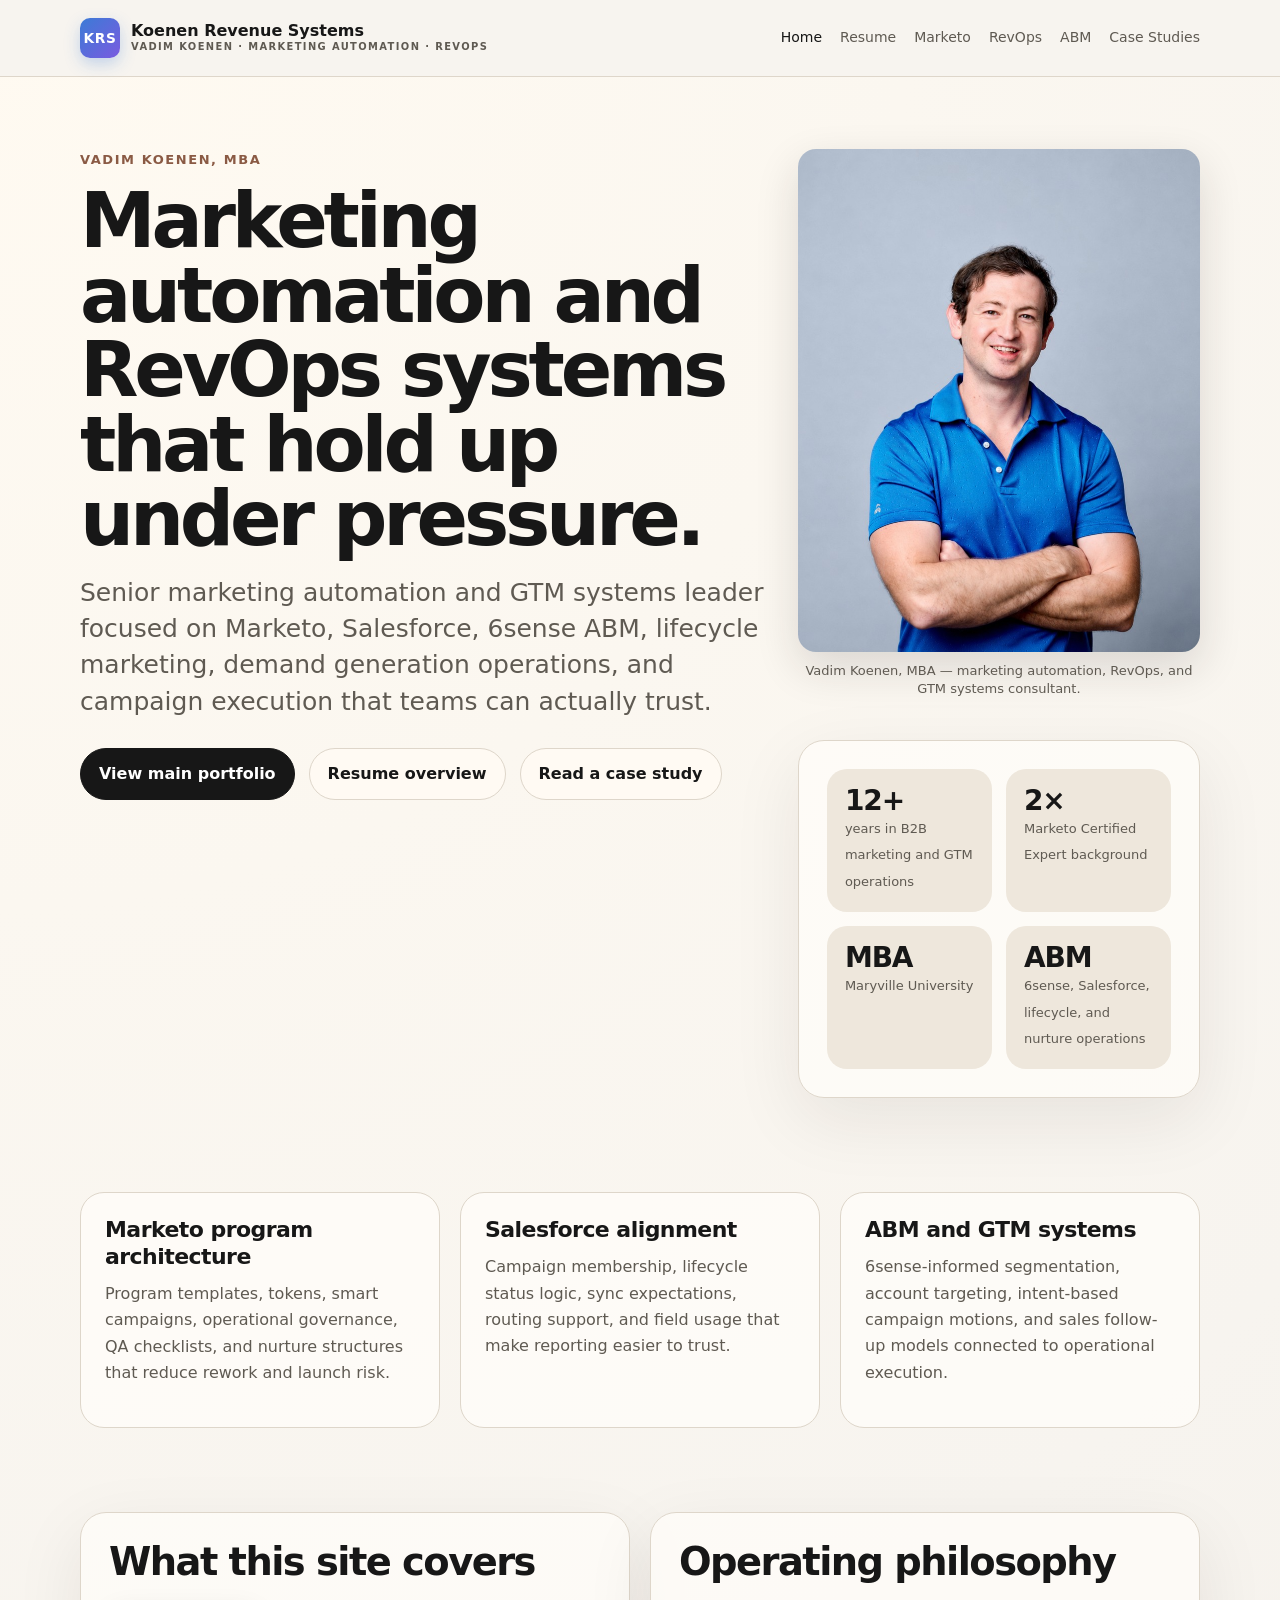
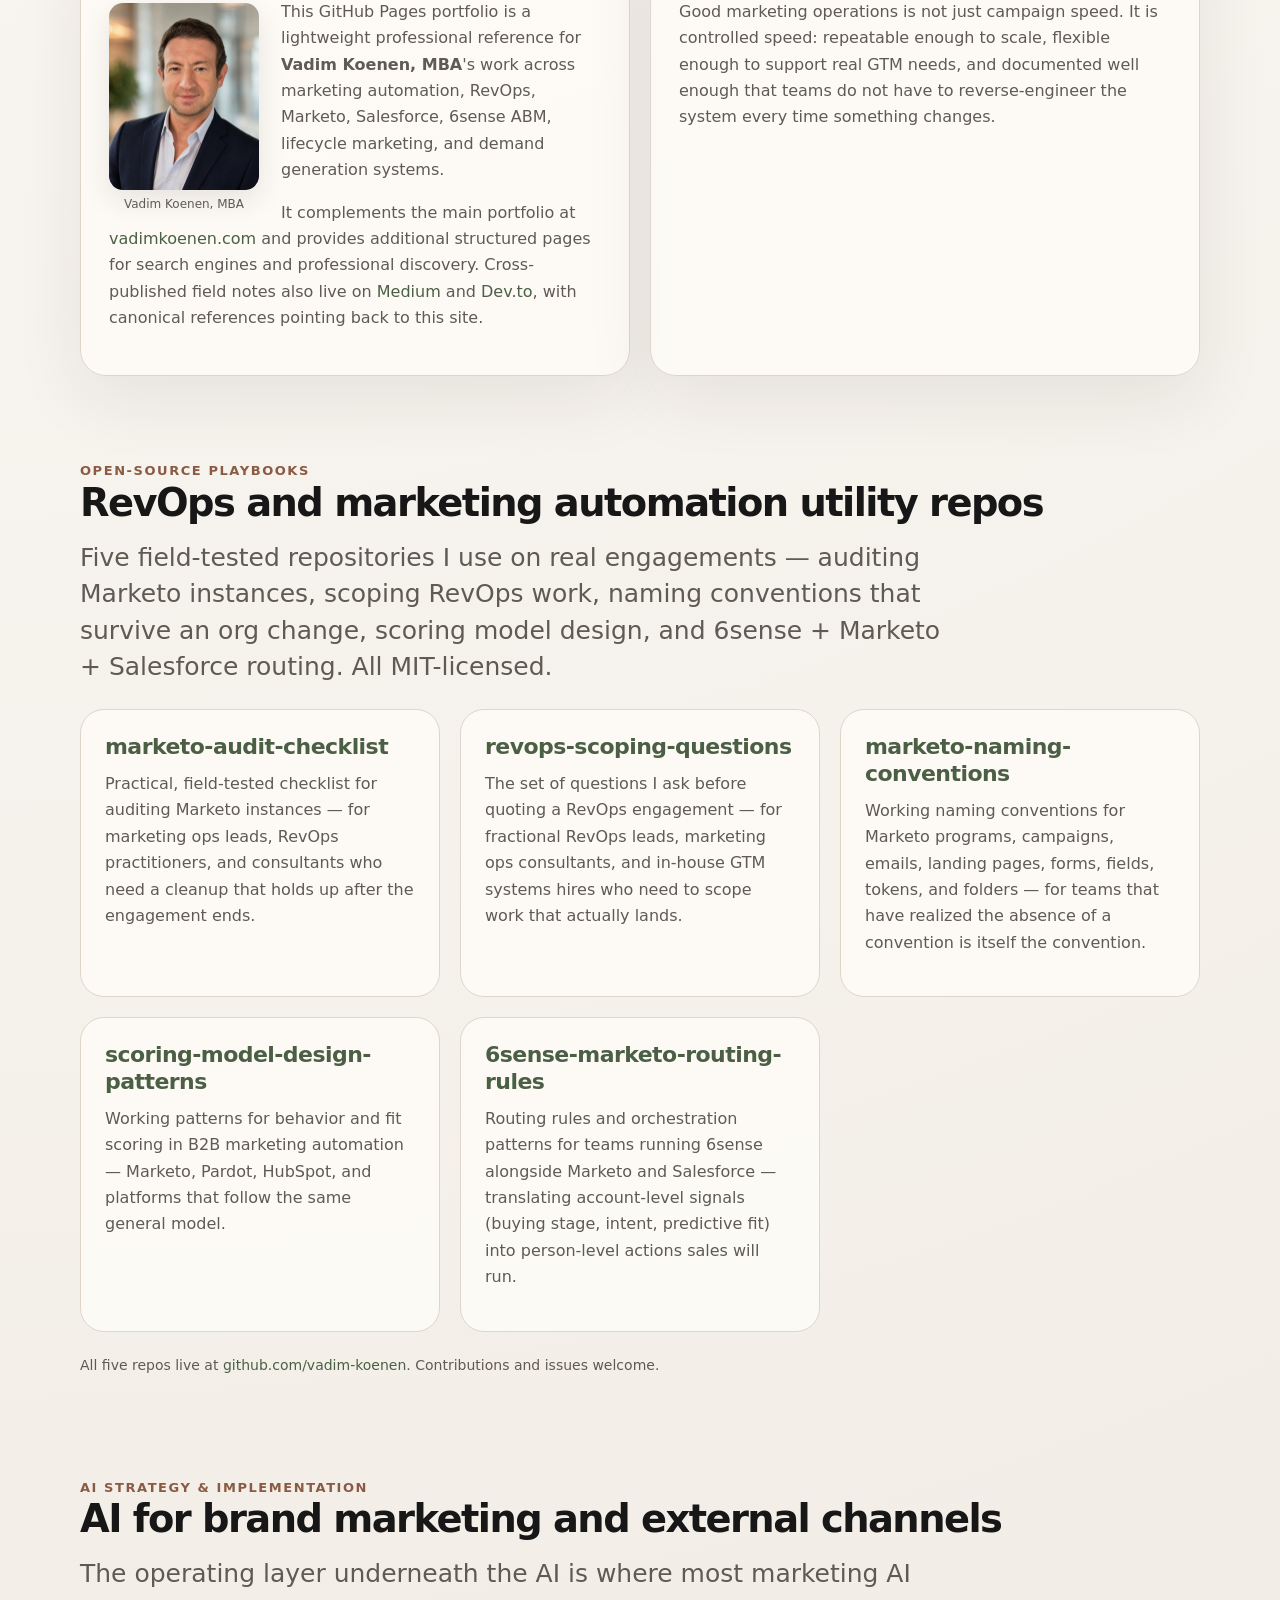
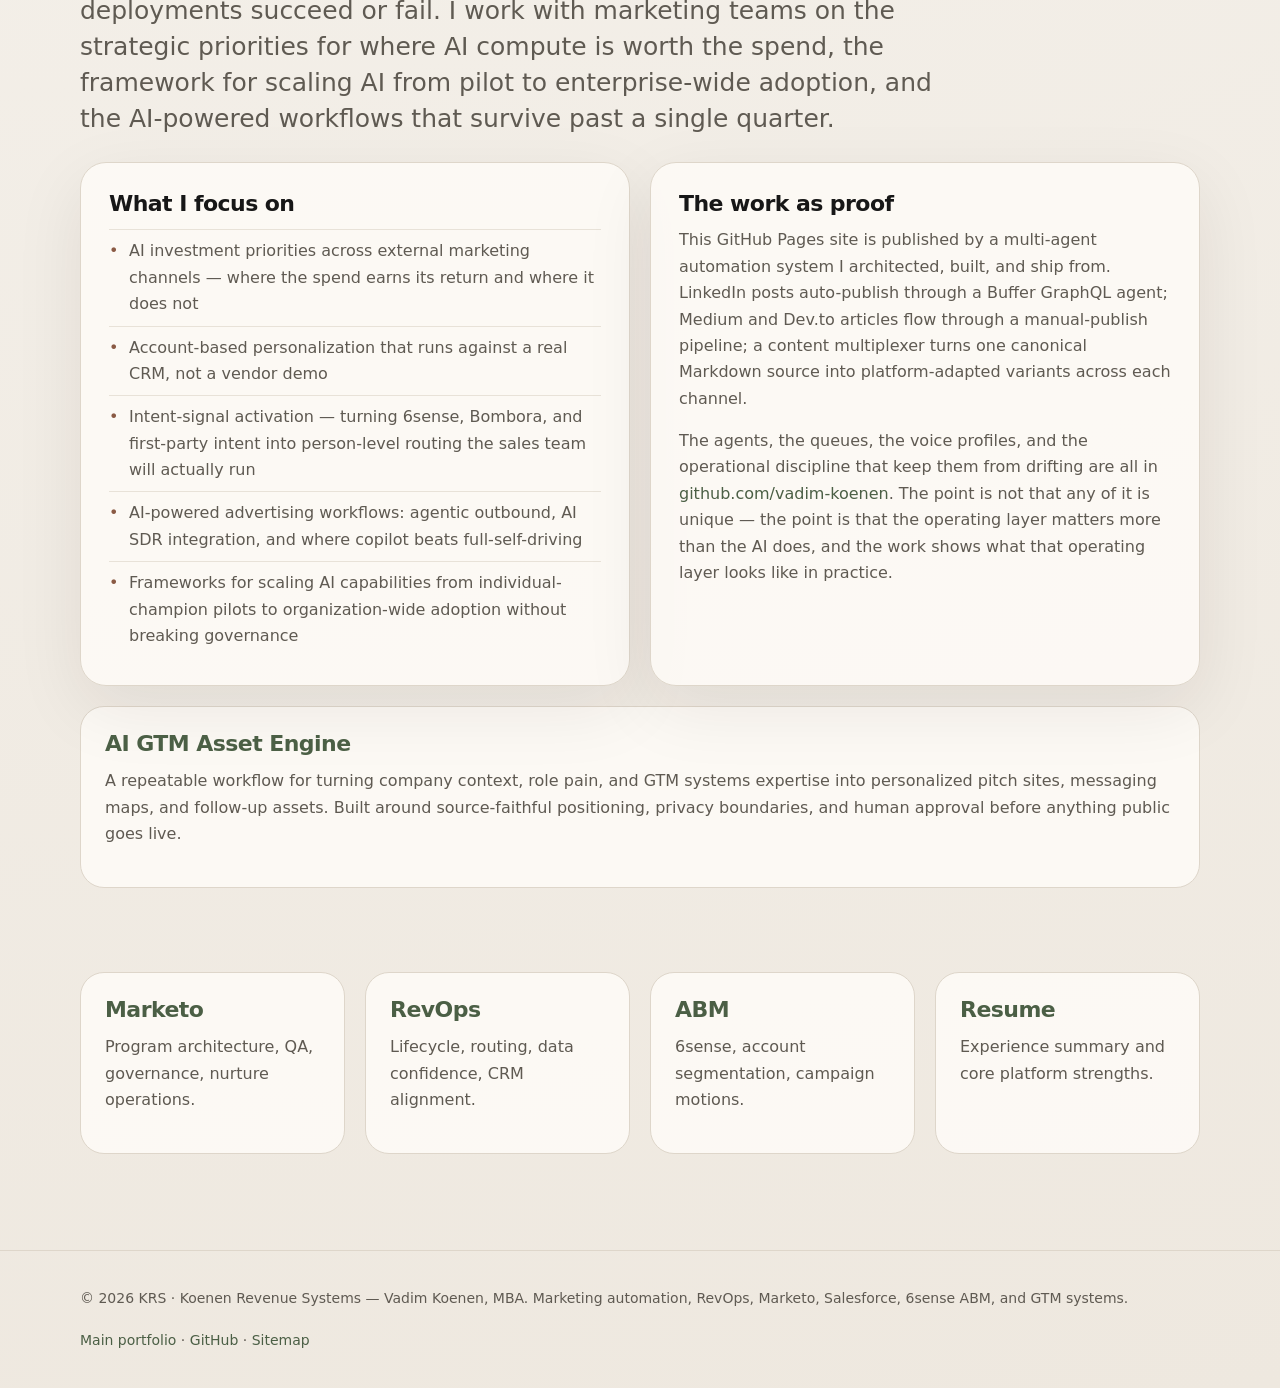
==== index.html @ 8c093456 "Rebrand: add KRS / Koenen Revenue Systems lockup, title, footer, and ProfessionalService schema (pre" ====
<!doctype html>
<html lang="en">
<head>
  <meta charset="utf-8">
  <meta name="viewport" content="width=device-width, initial-scale=1">
  <title>Vadim Koenen, MBA — KRS / Koenen Revenue Systems | Marketing Automation, RevOps &amp; AI Strategy</title>
  <meta name="description" content="Professional GitHub Pages portfolio for Vadim Koenen, MBA, focused on Marketo, Salesforce, 6sense ABM, lifecycle marketing, demand generation, RevOps systems, and AI strategy and implementation for brand marketing and external channels.">
  <link rel="canonical" href="https://vadim-koenen.github.io/">
  <meta name="robots" content="index, follow, max-image-preview:large">
  <meta property="og:type" content="profile">
  <meta property="og:title" content="Vadim Koenen, MBA | Marketing Automation, RevOps &amp; AI Strategy">
  <meta property="og:description" content="Professional GitHub Pages portfolio for Vadim Koenen, MBA, focused on Marketo, Salesforce, 6sense ABM, lifecycle marketing, demand generation, RevOps systems, and AI strategy and implementation for brand marketing and external channels.">
  <meta property="og:url" content="https://vadim-koenen.github.io/">
  <meta property="og:image" content="https://vadim-koenen.github.io/assets/images/vadim-koenen-marketo-consultant-headshot.jpg">
  <meta property="og:image:alt" content="Vadim Koenen, MBA — marketing automation and RevOps consultant headshot">
  <meta property="profile:first_name" content="Vadim">
  <meta property="profile:last_name" content="Koenen">
  <meta name="twitter:card" content="summary_large_image">
  <meta name="twitter:image" content="https://vadim-koenen.github.io/assets/images/vadim-koenen-marketo-consultant-headshot.jpg">
  <meta name="twitter:image:alt" content="Vadim Koenen, MBA — marketing automation and RevOps consultant headshot">
  <link rel="stylesheet" href="/assets/style.css">
  <style>
    .hero-portrait { margin: 0 0 18px 0; padding: 0; }
    .hero-portrait img { width: 100%; height: auto; border-radius: 18px; display: block; box-shadow: 0 16px 44px rgba(35,31,25,.14); }
    .hero-portrait figcaption { margin-top: 10px; font-size: 13px; color: var(--muted); text-align: center; line-height: 1.4; }
    .hero-side { display: flex; flex-direction: column; gap: 24px; }
    .about-portrait { float: left; margin: 4px 22px 6px 0; max-width: 150px; }
    .about-portrait img { width: 100%; height: auto; border-radius: 14px; display: block; box-shadow: 0 10px 28px rgba(35,31,25,.10); }
    .about-portrait figcaption { font-size: 12px; color: var(--muted); margin-top: 6px; text-align: center; line-height: 1.4; }
    @media (max-width: 640px) { .about-portrait { float: none; margin: 0 auto 14px; max-width: 220px; } }
    /* KRS brand lockup */
    .brand-lockup{display:inline-flex;align-items:center;gap:11px;text-decoration:none}
    .brand-mark{width:40px;height:40px;border-radius:10px;flex:none;display:flex;align-items:center;justify-content:center;font-weight:800;font-size:.86rem;letter-spacing:.04em;color:#fff;background:linear-gradient(135deg,#3b7bd6 0%,#7a5be0 100%);box-shadow:0 6px 16px rgba(59,123,214,.28)}
    .brand-text{display:flex;flex-direction:column;line-height:1.06}
    .brand-name{font-weight:700;font-size:1rem;color:var(--ink,#231f19)}
    .brand-sub{font-size:.62rem;font-weight:600;letter-spacing:.14em;text-transform:uppercase;color:var(--muted);margin-top:2px}
  </style>
  <script type="application/ld+json">
  {
    "@context": "https://schema.org",
    "@type": "Person",
    "name": "Vadim Koenen",
    "givenName": "Vadim",
    "familyName": "Koenen",
    "honorificSuffix": "MBA",
    "jobTitle": "Senior Marketing Automation, RevOps, and AI Strategy Leader",
    "description": "Senior marketing automation and GTM systems leader focused on Marketo, Salesforce, 6sense ABM, lifecycle marketing, demand generation, and RevOps systems — and on AI strategy and implementation for brand marketing and external channels, from agentic workflows to enterprise-wide AI adoption frameworks.",
    "image": [
      "https://vadim-koenen.github.io/assets/images/vadim-koenen-marketo-consultant-headshot.jpg",
      "https://vadim-koenen.github.io/assets/images/vadim-koenen-revops-portrait.jpg"
    ],
    "url": "https://vadim-koenen.github.io/",
    "sameAs": [
      "https://vadimkoenen.com",
      "https://www.linkedin.com/in/vadim-koenen-mba/",
      "https://github.com/vadim-koenen",
      "https://medium.com/@vadimkoenen",
      "https://dev.to/vkoenen"
    ],
    "knowsAbout": [
      "Marketing Automation",
      "Marketo",
      "Salesforce",
      "6sense ABM",
      "Revenue Operations",
      "Demand Generation",
      "Lifecycle Marketing",
      "Campaign Operations",
      "GTM Systems",
      "AI Strategy for Marketing",
      "AI Implementation for Brand Marketing and External Channels",
      "Account-Based Personalization with AI",
      "Intent-Signal Activation",
      "AI-Powered Marketing Workflows",
      "Agentic Marketing Automation"
    ],
    "alumniOf": {
      "@type": "CollegeOrUniversity",
      "name": "Maryville University"
    },
    "worksFor": {
      "@type": "ProfessionalService",
      "name": "Koenen Revenue Systems",
      "alternateName": "KRS",
      "url": "https://vadimkoenen.com/",
      "slogan": "Revenue systems architecture for modern B2B teams.",
      "description": "Revenue systems architecture for modern B2B teams — Marketo, Salesforce, 6sense ABM, lifecycle, attribution, QA, and AI-enabled GTM workflows.",
      "areaServed": "US"
    }
  }
  </script>
</head>
<body>
  <a class="skip" href="#main">Skip to content</a>
  <div class="nav-wrap">
    <div class="container nav">
      <a class="brand-lockup" href="/" aria-label="KRS — Koenen Revenue Systems, Vadim Koenen home">
        <span class="brand-mark">KRS</span>
        <span class="brand-text">
          <span class="brand-name">Koenen Revenue Systems</span>
          <span class="brand-sub">Vadim Koenen · Marketing Automation · RevOps</span>
        </span>
      </a>
      <nav class="nav-links" aria-label="Primary navigation"><a class="active" href="/">Home</a><a class="" href="/resume/">Resume</a><a class="" href="/marketo/">Marketo</a><a class="" href="/revops/">RevOps</a><a class="" href="/abm/">ABM</a><a class="" href="/case-study-marketing-automation/">Case Studies</a></nav>
    </div>
  </div>
  <main id="main">
<header class="hero">
  <div class="container hero-grid">
    <div>
      <div class="kicker">Vadim Koenen, MBA</div>
      <h1>Marketing automation and RevOps systems that hold up under pressure.</h1>
      <p class="lede">Senior marketing automation and GTM systems leader focused on Marketo, Salesforce, 6sense ABM, lifecycle marketing, demand generation operations, and campaign execution that teams can actually trust.</p>
      <div class="cta-row">
        <a class="button primary" href="https://vadimkoenen.com">View main portfolio</a>
        <a class="button" href="/resume/">Resume overview</a>
        <a class="button" href="/case-study-marketing-automation/">Read a case study</a>
      </div>
    </div>
    <aside class="hero-side" aria-label="Professional highlights">
      <figure class="hero-portrait">
        <img src="/assets/images/vadim-koenen-marketo-consultant-headshot.jpg"
             alt="Vadim Koenen, MBA — marketing automation and RevOps consultant; navy blazer professional headshot"
             width="800" height="1000" loading="eager">
        <figcaption>Vadim Koenen, MBA — marketing automation, RevOps, and GTM systems consultant.</figcaption>
      </figure>
      <div class="card pad">
        <div class="stat-grid">
          <div class="stat"><strong>12+</strong><span>years in B2B marketing and GTM operations</span></div>
          <div class="stat"><strong>2×</strong><span>Marketo Certified Expert background</span></div>
          <div class="stat"><strong>MBA</strong><span>Maryville University</span></div>
          <div class="stat"><strong>ABM</strong><span>6sense, Salesforce, lifecycle, and nurture operations</span></div>
        </div>
      </div>
    </aside>
  </div>
</header>
<section>
  <div class="container grid">
    <article class="tile"><h3>Marketo program architecture</h3><p>Program templates, tokens, smart campaigns, operational governance, QA checklists, and nurture structures that reduce rework and launch risk.</p></article>
    <article class="tile"><h3>Salesforce alignment</h3><p>Campaign membership, lifecycle status logic, sync expectations, routing support, and field usage that make reporting easier to trust.</p></article>
    <article class="tile"><h3>ABM and GTM systems</h3><p>6sense-informed segmentation, account targeting, intent-based campaign motions, and sales follow-up models connected to operational execution.</p></article>
  </div>
</section>
<section>
  <div class="container grid two">
    <div class="card pad">
      <h2>What this site covers</h2>
      <figure class="about-portrait">
        <img src="/assets/images/vadim-koenen-revops-portrait.jpg"
             alt="Vadim Koenen, MBA — RevOps and marketing operations consultant; portrait"
             width="600" height="750" loading="lazy">
        <figcaption>Vadim Koenen, MBA</figcaption>
      </figure>
      <p>This GitHub Pages portfolio is a lightweight professional reference for <strong>Vadim Koenen, MBA</strong>'s work across marketing automation, RevOps, Marketo, Salesforce, 6sense ABM, lifecycle marketing, and demand generation systems.</p>
      <p>It complements the main portfolio at <a href="https://vadimkoenen.com">vadimkoenen.com</a> and provides additional structured pages for search engines and professional discovery. Cross-published field notes also live on <a href="https://medium.com/@vadimkoenen">Medium</a> and <a href="https://dev.to/vkoenen">Dev.to</a>, with canonical references pointing back to this site.</p>
    </div>
    <div class="card pad"><h2>Operating philosophy</h2><p>Good marketing operations is not just campaign speed. It is controlled speed: repeatable enough to scale, flexible enough to support real GTM needs, and documented well enough that teams do not have to reverse-engineer the system every time something changes.</p></div>
  </div>
</section>
<section id="open-source">
  <div class="container">
    <div class="kicker">Open-source playbooks</div>
    <h2>RevOps and marketing automation utility repos</h2>
    <p class="lede">Five field-tested repositories I use on real engagements — auditing Marketo instances, scoping RevOps work, naming conventions that survive an org change, scoring model design, and 6sense + Marketo + Salesforce routing. All MIT-licensed.</p>
    <div class="grid" style="margin-top: 24px;">
      <a class="tile" href="https://github.com/vadim-koenen/marketo-audit-checklist">
        <h3>marketo-audit-checklist</h3>
        <p>Practical, field-tested checklist for auditing Marketo instances — for marketing ops leads, RevOps practitioners, and consultants who need a cleanup that holds up after the engagement ends.</p>
      </a>
      <a class="tile" href="https://github.com/vadim-koenen/revops-scoping-questions">
        <h3>revops-scoping-questions</h3>
        <p>The set of questions I ask before quoting a RevOps engagement — for fractional RevOps leads, marketing ops consultants, and in-house GTM systems hires who need to scope work that actually lands.</p>
      </a>
      <a class="tile" href="https://github.com/vadim-koenen/marketo-naming-conventions">
        <h3>marketo-naming-conventions</h3>
        <p>Working naming conventions for Marketo programs, campaigns, emails, landing pages, forms, fields, tokens, and folders — for teams that have realized the absence of a convention is itself the convention.</p>
      </a>
      <a class="tile" href="https://github.com/vadim-koenen/scoring-model-design-patterns">
        <h3>scoring-model-design-patterns</h3>
        <p>Working patterns for behavior and fit scoring in B2B marketing automation — Marketo, Pardot, HubSpot, and platforms that follow the same general model.</p>
      </a>
      <a class="tile" href="https://github.com/vadim-koenen/6sense-marketo-routing-rules">
        <h3>6sense-marketo-routing-rules</h3>
        <p>Routing rules and orchestration patterns for teams running 6sense alongside Marketo and Salesforce — translating account-level signals (buying stage, intent, predictive fit) into person-level actions sales will run.</p>
      </a>
    </div>
    <p style="margin-top: 22px; color: var(--muted); font-size: 14px;">All five repos live at <a href="https://github.com/vadim-koenen">github.com/vadim-koenen</a>. Contributions and issues welcome.</p>
  </div>
</section>
<section id="ai-strategy">
  <div class="container">
    <div class="kicker">AI strategy &amp; implementation</div>
    <h2>AI for brand marketing and external channels</h2>
    <p class="lede">The operating layer underneath the AI is where most marketing AI deployments succeed or fail. I work with marketing teams on the strategic priorities for where AI compute is worth the spend, the framework for scaling AI from pilot to enterprise-wide adoption, and the AI-powered workflows that survive past a single quarter.</p>
    <div class="grid two" style="margin-top: 24px;">
      <div class="card pad">
        <h3>What I focus on</h3>
        <ul class="clean">
          <li>AI investment priorities across external marketing channels — where the spend earns its return and where it does not</li>
          <li>Account-based personalization that runs against a real CRM, not a vendor demo</li>
          <li>Intent-signal activation — turning 6sense, Bombora, and first-party intent into person-level routing the sales team will actually run</li>
          <li>AI-powered advertising workflows: agentic outbound, AI SDR integration, and where copilot beats full-self-driving</li>
          <li>Frameworks for scaling AI capabilities from individual-champion pilots to organization-wide adoption without breaking governance</li>
        </ul>
      </div>
      <div class="card pad">
        <h3>The work as proof</h3>
        <p>This GitHub Pages site is published by a multi-agent automation system I architected, built, and ship from. LinkedIn posts auto-publish through a Buffer GraphQL agent; Medium and Dev.to articles flow through a manual-publish pipeline; a content multiplexer turns one canonical Markdown source into platform-adapted variants across each channel.</p>
        <p>The agents, the queues, the voice profiles, and the operational discipline that keep them from drifting are all in <a href="https://github.com/vadim-koenen">github.com/vadim-koenen</a>. The point is not that any of it is unique — the point is that the operating layer matters more than the AI does, and the work shows what that operating layer looks like in practice.</p>
      </div>
    </div>
    <a class="tile" href="/ai-gtm-asset-engine/" style="display: block; margin-top: 20px;">
      <h3>AI GTM Asset Engine</h3>
      <p>A repeatable workflow for turning company context, role pain, and GTM systems expertise into personalized pitch sites, messaging maps, and follow-up assets. Built around source-faithful positioning, privacy boundaries, and human approval before anything public goes live.</p>
    </a>
  </div>
</section>
<section>
  <div class="container grid four">
    <a class="tile" href="/marketo/"><h3>Marketo</h3><p>Program architecture, QA, governance, nurture operations.</p></a>
    <a class="tile" href="/revops/"><h3>RevOps</h3><p>Lifecycle, routing, data confidence, CRM alignment.</p></a>
    <a class="tile" href="/abm/"><h3>ABM</h3><p>6sense, account segmentation, campaign motions.</p></a>
    <a class="tile" href="/resume/"><h3>Resume</h3><p>Experience summary and core platform strengths.</p></a>
  </div>
</section>
</main>
  <footer class="footer">
    <div class="container">
      <div>© 2026 KRS · Koenen Revenue Systems — Vadim Koenen, MBA. Marketing automation, RevOps, Marketo, Salesforce, 6sense ABM, and GTM systems.</div>
      <div><a href="https://vadimkoenen.com">Main portfolio</a> · <a href="https://github.com/vadim-koenen">GitHub</a> · <a href="/sitemap.xml">Sitemap</a></div>
    </div>
  </footer>
</body>
</html>
---- assets/style.css ----
:root {
  --bg: #f7f4ef;
  --ink: #171717;
  --muted: #5f5a52;
  --card: #fffdf9;
  --line: #ded6ca;
  --accent: #4b5f45;
  --accent-2: #8a5a44;
  --soft: #eee7dc;
}
* { box-sizing: border-box; }
html { scroll-behavior: smooth; }
body {
  margin: 0;
  font-family: Inter, ui-sans-serif, system-ui, -apple-system, BlinkMacSystemFont, "Segoe UI", sans-serif;
  color: var(--ink);
  background: radial-gradient(circle at top left, #fffaf1 0, var(--bg) 38%, #eee8df 100%);
  line-height: 1.65;
}
a { color: var(--accent); text-decoration: none; }
a:hover { text-decoration: underline; }
.container { width: min(1120px, calc(100% - 40px)); margin: 0 auto; }
.skip { position:absolute; left:-9999px; top:auto; width:1px; height:1px; overflow:hidden; }
.skip:focus { left:20px; top:20px; width:auto; height:auto; padding:10px 14px; background:#fff; z-index:999; }
.nav-wrap { position: sticky; top: 0; z-index: 10; background: rgba(247,244,239,.92); backdrop-filter: blur(14px); border-bottom: 1px solid var(--line); }
.nav { display:flex; align-items:center; justify-content:space-between; gap:24px; padding: 18px 0; }
.brand { display:flex; flex-direction:column; line-height:1.15; color:var(--ink); font-weight: 760; letter-spacing:-.02em; }
.brand span { color:var(--muted); font-weight:560; font-size:13px; letter-spacing:0; }
.nav-links { display:flex; align-items:center; flex-wrap:wrap; gap:18px; font-size:14px; }
.nav-links a { color:var(--muted); }
.nav-links a.active, .nav-links a:hover { color:var(--ink); text-decoration:none; }
.hero { padding: 72px 0 52px; }
.kicker { text-transform:uppercase; letter-spacing:.12em; font-weight:740; color: var(--accent-2); font-size: 13px; }
h1 { font-size: clamp(42px, 6vw, 76px); line-height: .98; letter-spacing: -.055em; margin: 14px 0 18px; }
.lede { font-size: clamp(19px, 2.25vw, 25px); color: var(--muted); max-width: 870px; line-height: 1.45; }
.hero-grid { display:grid; grid-template-columns: 1.45fr .85fr; gap: 32px; align-items:start; }
.card { background: rgba(255,253,249,.78); border: 1px solid var(--line); border-radius: 26px; box-shadow: 0 22px 70px rgba(35,31,25,.08); }
.card.pad { padding: 28px; }
.stat-grid { display:grid; grid-template-columns: repeat(2, 1fr); gap:14px; }
.stat { padding:18px; background: var(--soft); border-radius:20px; }
.stat strong { display:block; font-size: 28px; line-height:1; letter-spacing:-.04em; }
.stat span { color:var(--muted); font-size:13px; }
.cta-row { display:flex; gap:14px; flex-wrap:wrap; margin-top:28px; }
.button { display:inline-flex; align-items:center; justify-content:center; border-radius:999px; padding:12px 18px; font-weight:700; border:1px solid var(--line); color:var(--ink); background:#fffaf3; }
.button.primary { background:var(--ink); color:white; border-color:var(--ink); }
.button:hover { text-decoration:none; transform: translateY(-1px); }
section { padding: 42px 0; }
h2 { font-size: clamp(28px, 3vw, 42px); line-height: 1.1; letter-spacing: -.04em; margin: 0 0 16px; }
h3 { font-size: 22px; line-height: 1.22; letter-spacing: -.025em; margin: 0 0 10px; }
p { margin: 0 0 16px; }
.grid { display:grid; grid-template-columns: repeat(3, 1fr); gap:20px; }
.grid.two { grid-template-columns: repeat(2, 1fr); }
.grid.four { grid-template-columns: repeat(4, 1fr); }
.tile { padding:24px; background:rgba(255,253,249,.8); border:1px solid var(--line); border-radius:24px; }
.tile p, .card p { color:var(--muted); }
ul.clean { margin: 12px 0 0; padding:0; list-style:none; }
ul.clean li { padding: 8px 0 8px 20px; position:relative; border-top:1px solid rgba(222,214,202,.65); color:var(--muted); }
ul.clean li:before { content:'•'; position:absolute; left:0; color: var(--accent-2); }
.page-head { padding:58px 0 26px; border-bottom:1px solid var(--line); }
.content { max-width: 880px; }
.content h2 { margin-top: 36px; }
.content h3 { margin-top: 24px; }
.pill-row { display:flex; gap:10px; flex-wrap:wrap; margin-top:18px; }
.pill { border:1px solid var(--line); background:#fffdf9; padding:7px 11px; border-radius:999px; color:var(--muted); font-size:14px; }
.timeline { border-left: 2px solid var(--line); padding-left: 24px; }
.role { margin-bottom: 28px; position:relative; }
.role:before { content:''; width:12px; height:12px; background:var(--accent); border-radius:50%; position:absolute; left:-31px; top:9px; }
.meta { color:var(--accent-2); font-weight: 700; font-size: 14px; margin-bottom: 6px; }
.footer { margin-top: 54px; padding: 36px 0; border-top:1px solid var(--line); color:var(--muted); font-size:14px; }
.footer .container { display:flex; justify-content:space-between; gap:18px; flex-wrap:wrap; }
@media (max-width: 850px) {
  .hero-grid, .grid, .grid.two, .grid.four { grid-template-columns: 1fr; }
  .nav { align-items:flex-start; flex-direction:column; }
  .nav-links { gap:12px; }
  .hero { padding-top: 46px; }
}
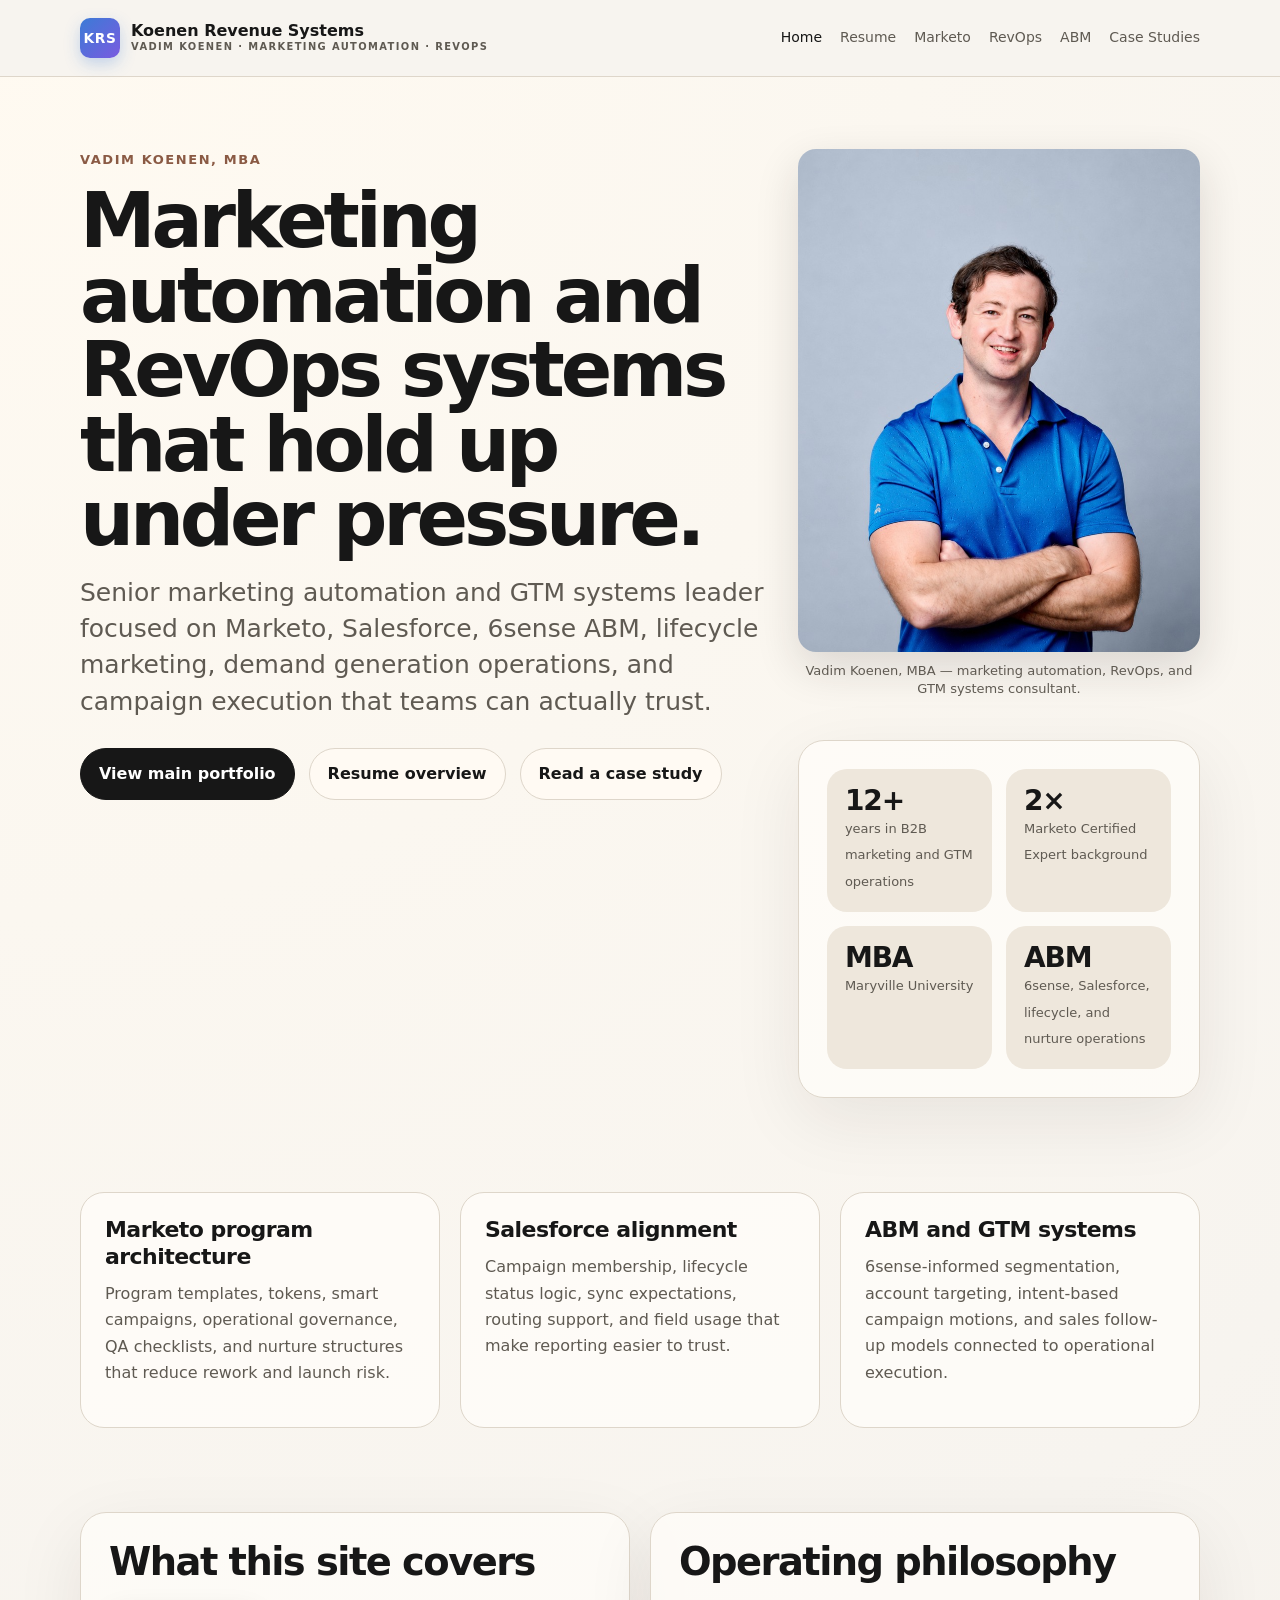
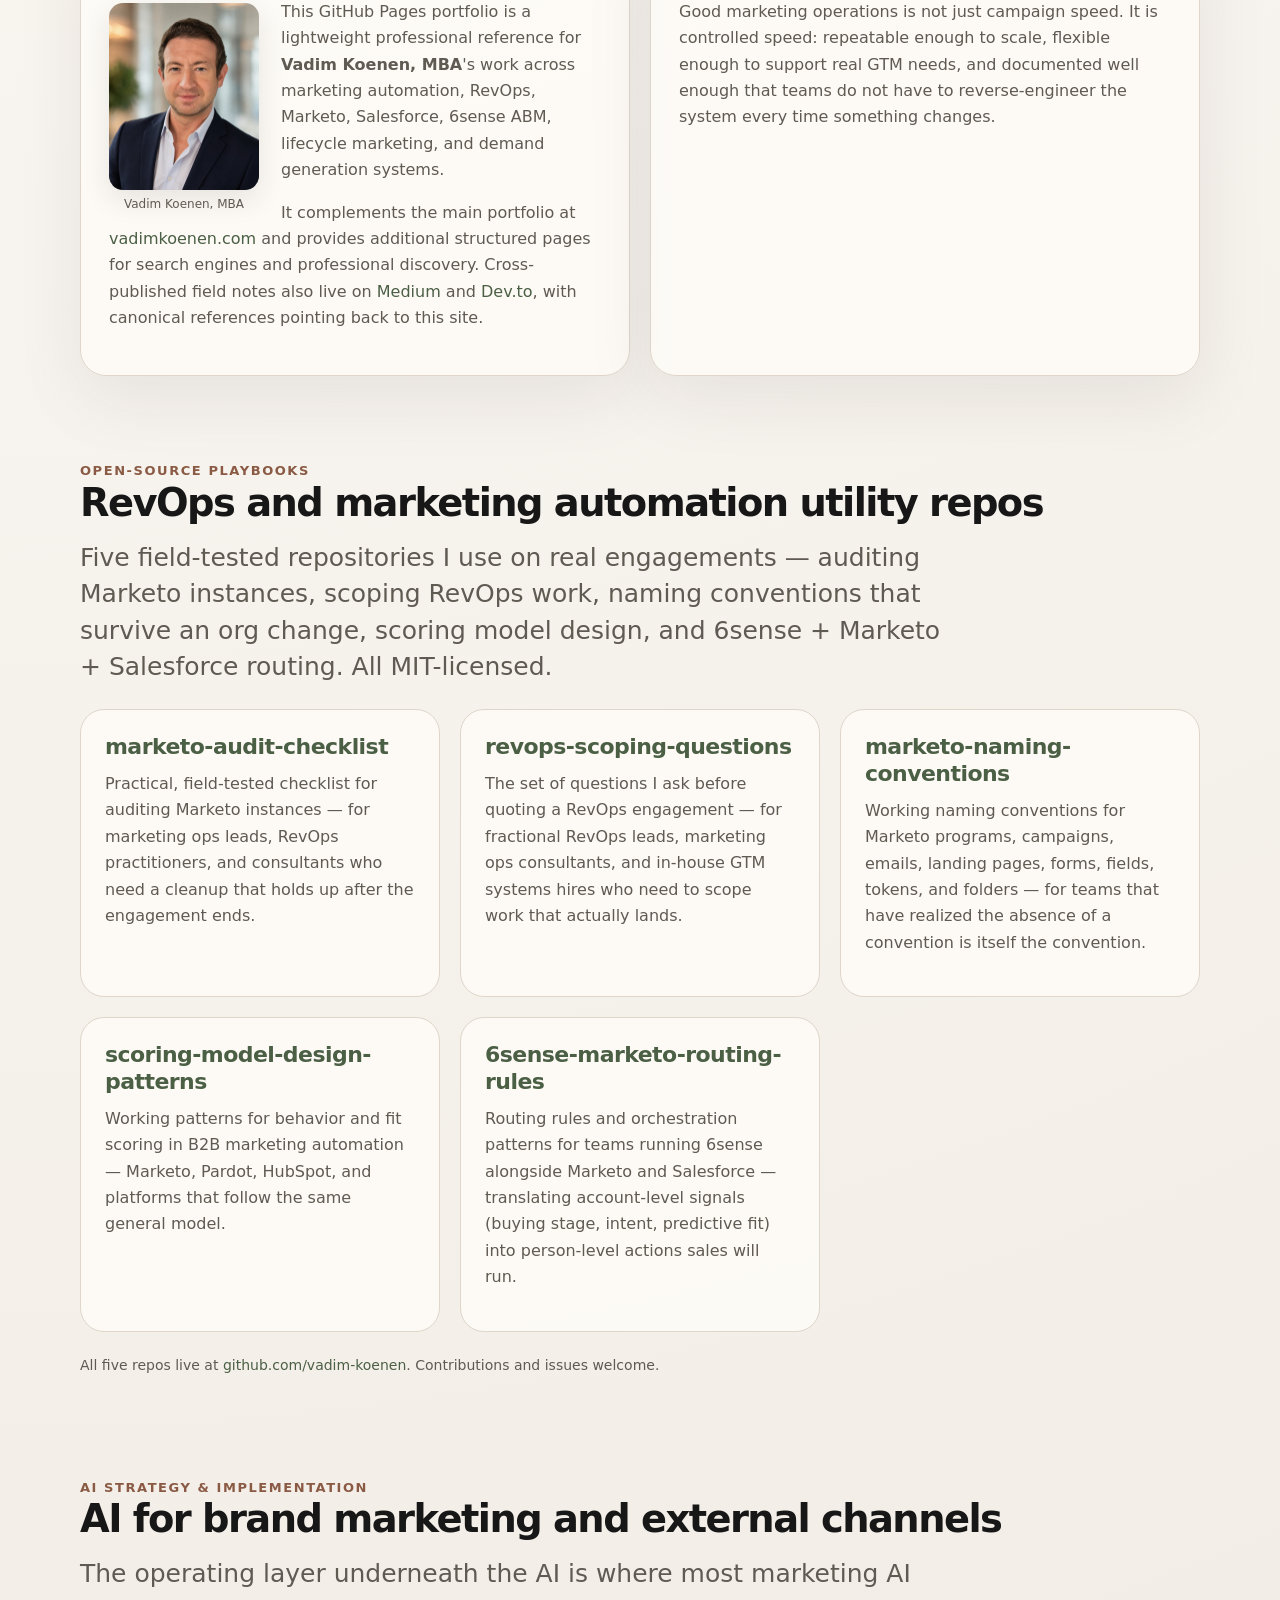
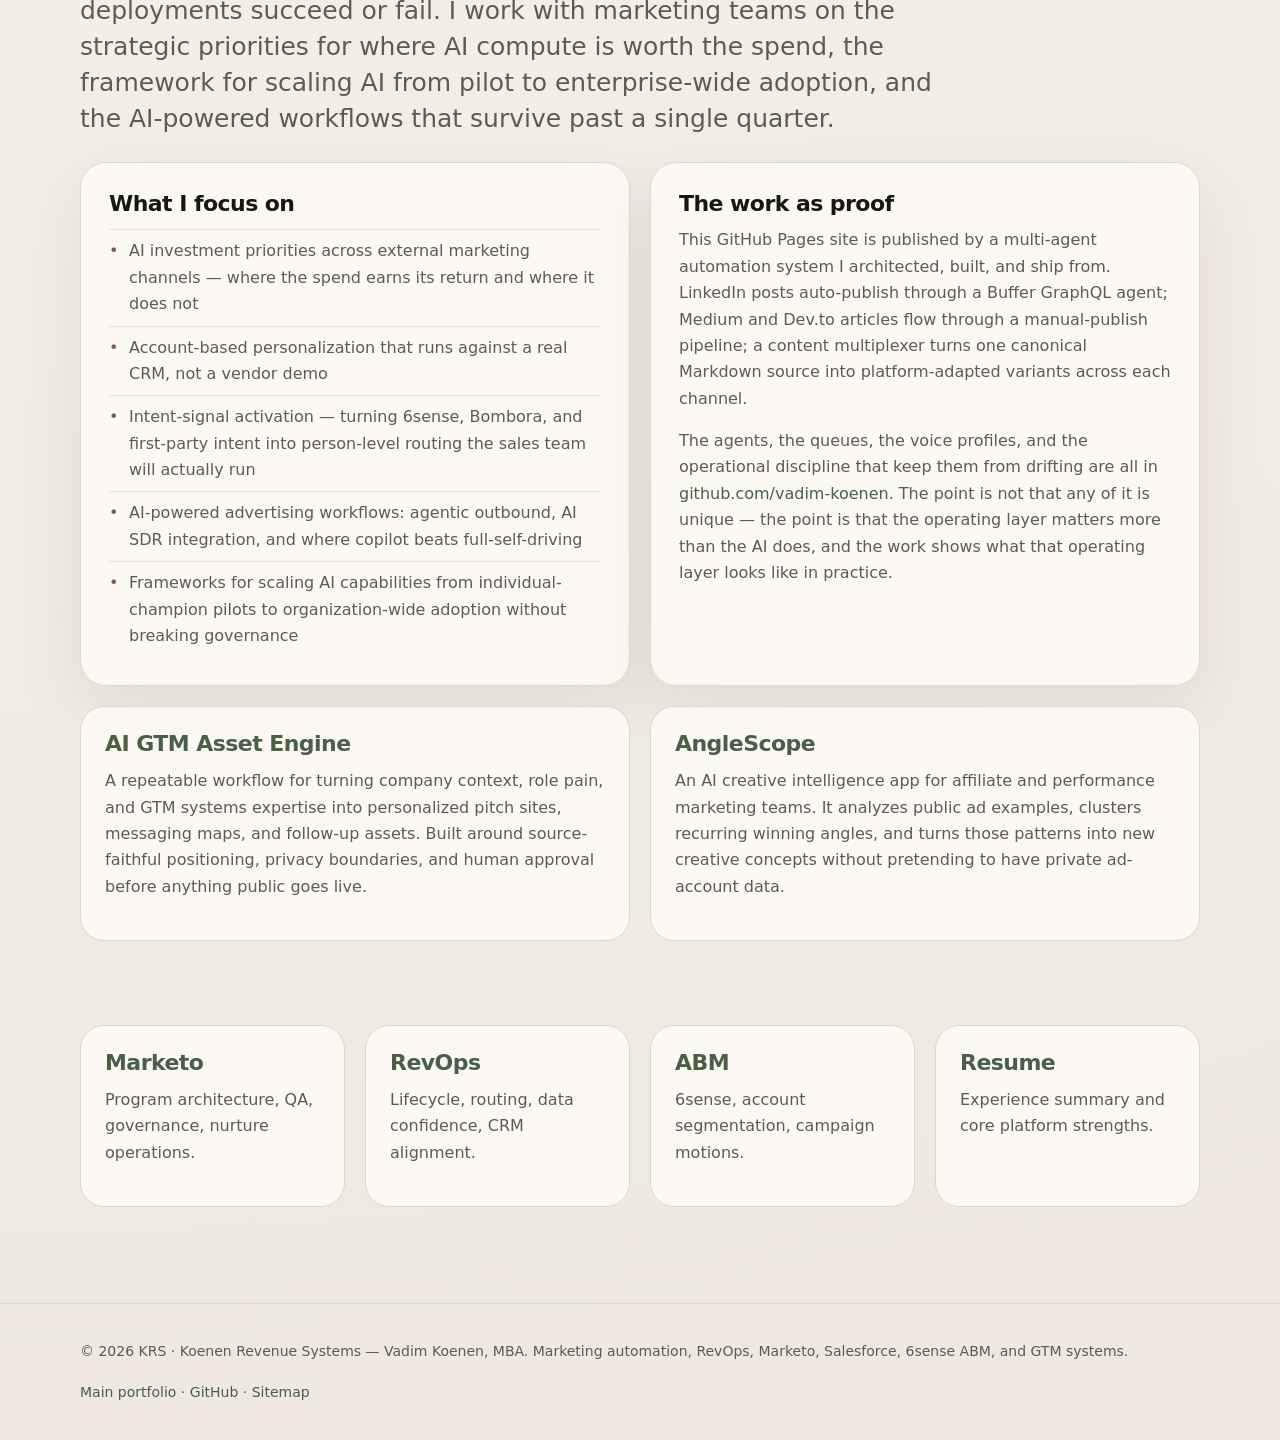
==== commit 21d88a47: "Add AngleScope case study" ====
--- a/index.html
+++ b/index.html
@@ -72,7 +72,9 @@
       "Account-Based Personalization with AI",
       "Intent-Signal Activation",
       "AI-Powered Marketing Workflows",
-      "Agentic Marketing Automation"
+      "Agentic Marketing Automation",
+      "AI Creative Intelligence",
+      "Performance Marketing Creative Strategy"
     ],
     "alumniOf": {
       "@type": "CollegeOrUniversity",
@@ -210,10 +212,16 @@
         <p>The agents, the queues, the voice profiles, and the operational discipline that keep them from drifting are all in <a href="https://github.com/vadim-koenen">github.com/vadim-koenen</a>. The point is not that any of it is unique — the point is that the operating layer matters more than the AI does, and the work shows what that operating layer looks like in practice.</p>
       </div>
     </div>
-    <a class="tile" href="/ai-gtm-asset-engine/" style="display: block; margin-top: 20px;">
-      <h3>AI GTM Asset Engine</h3>
-      <p>A repeatable workflow for turning company context, role pain, and GTM systems expertise into personalized pitch sites, messaging maps, and follow-up assets. Built around source-faithful positioning, privacy boundaries, and human approval before anything public goes live.</p>
-    </a>
+    <div class="grid two" style="margin-top: 20px;">
+      <a class="tile" href="/ai-gtm-asset-engine/">
+        <h3>AI GTM Asset Engine</h3>
+        <p>A repeatable workflow for turning company context, role pain, and GTM systems expertise into personalized pitch sites, messaging maps, and follow-up assets. Built around source-faithful positioning, privacy boundaries, and human approval before anything public goes live.</p>
+      </a>
+      <a class="tile" href="/case-study-anglescope/">
+        <h3>AngleScope</h3>
+        <p>An AI creative intelligence app for affiliate and performance marketing teams. It analyzes public ad examples, clusters recurring winning angles, and turns those patterns into new creative concepts without pretending to have private ad-account data.</p>
+      </a>
+    </div>
   </div>
 </section>
 <section>
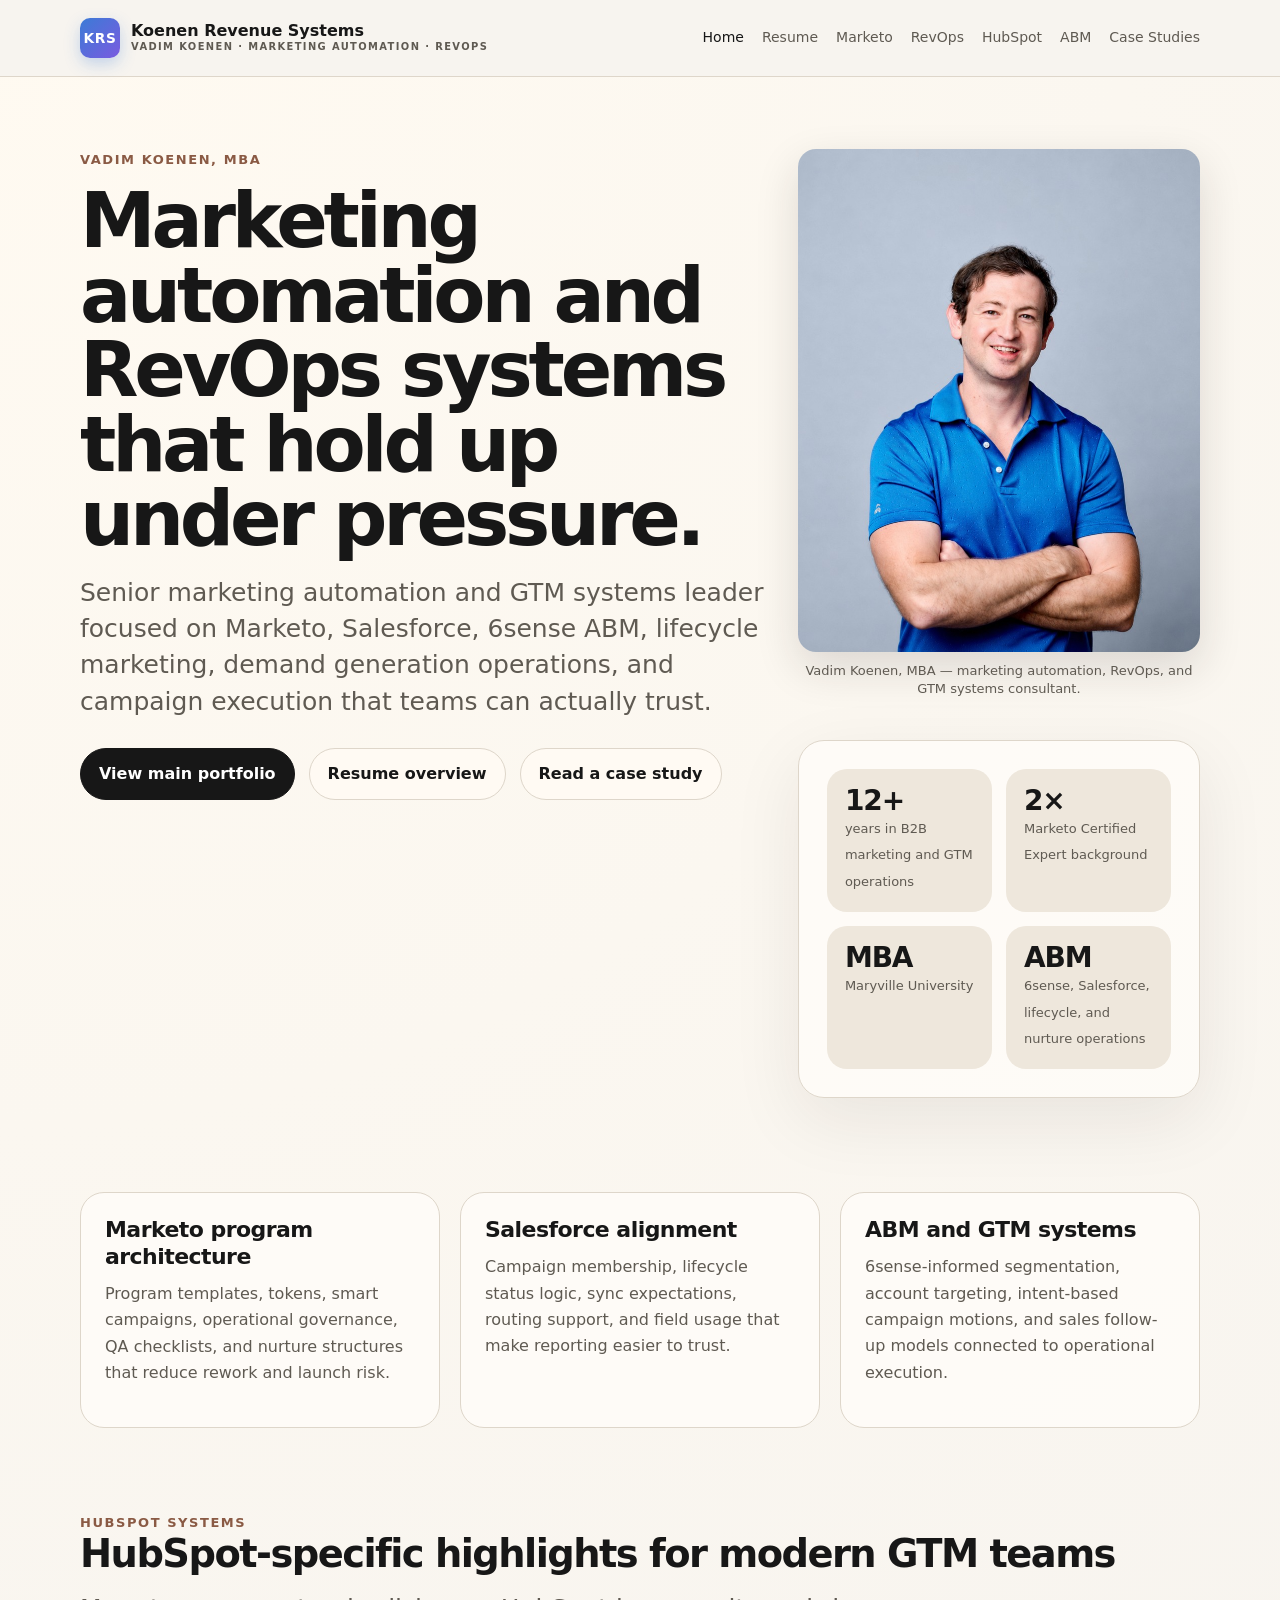
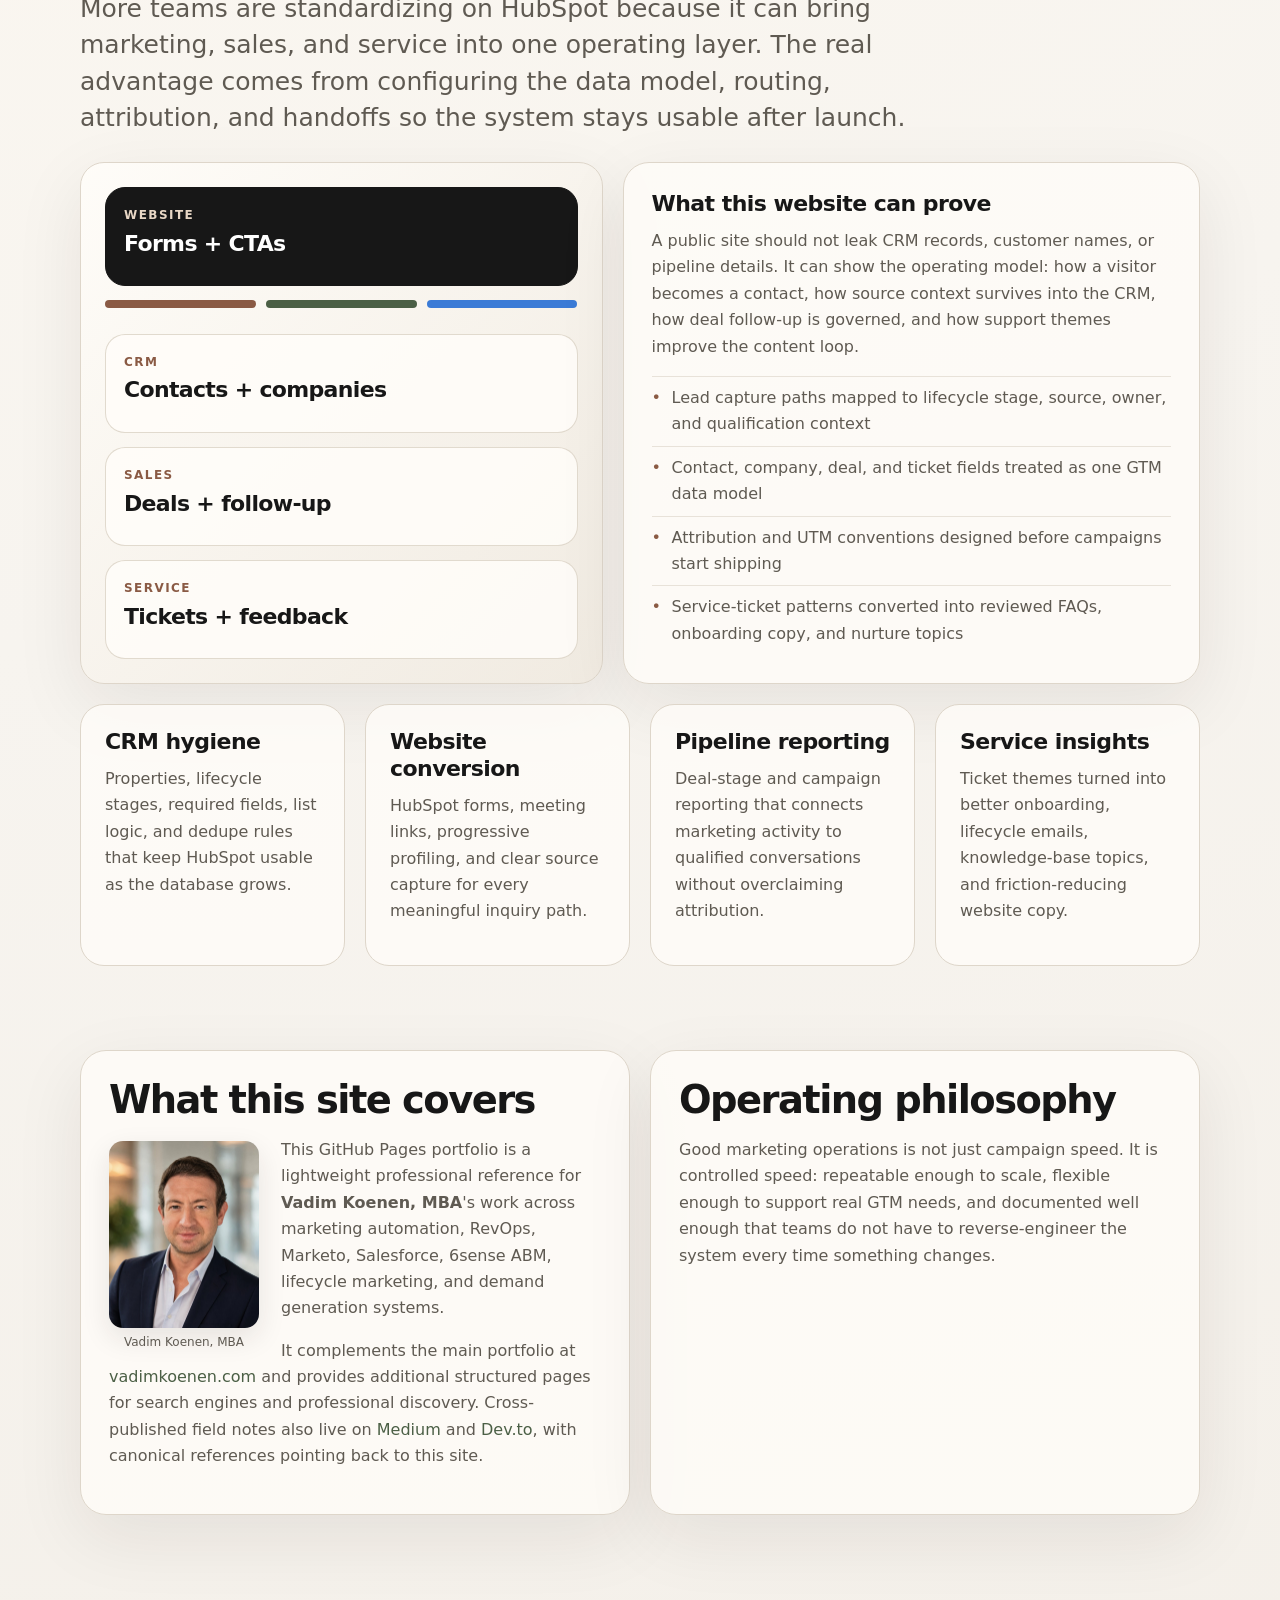
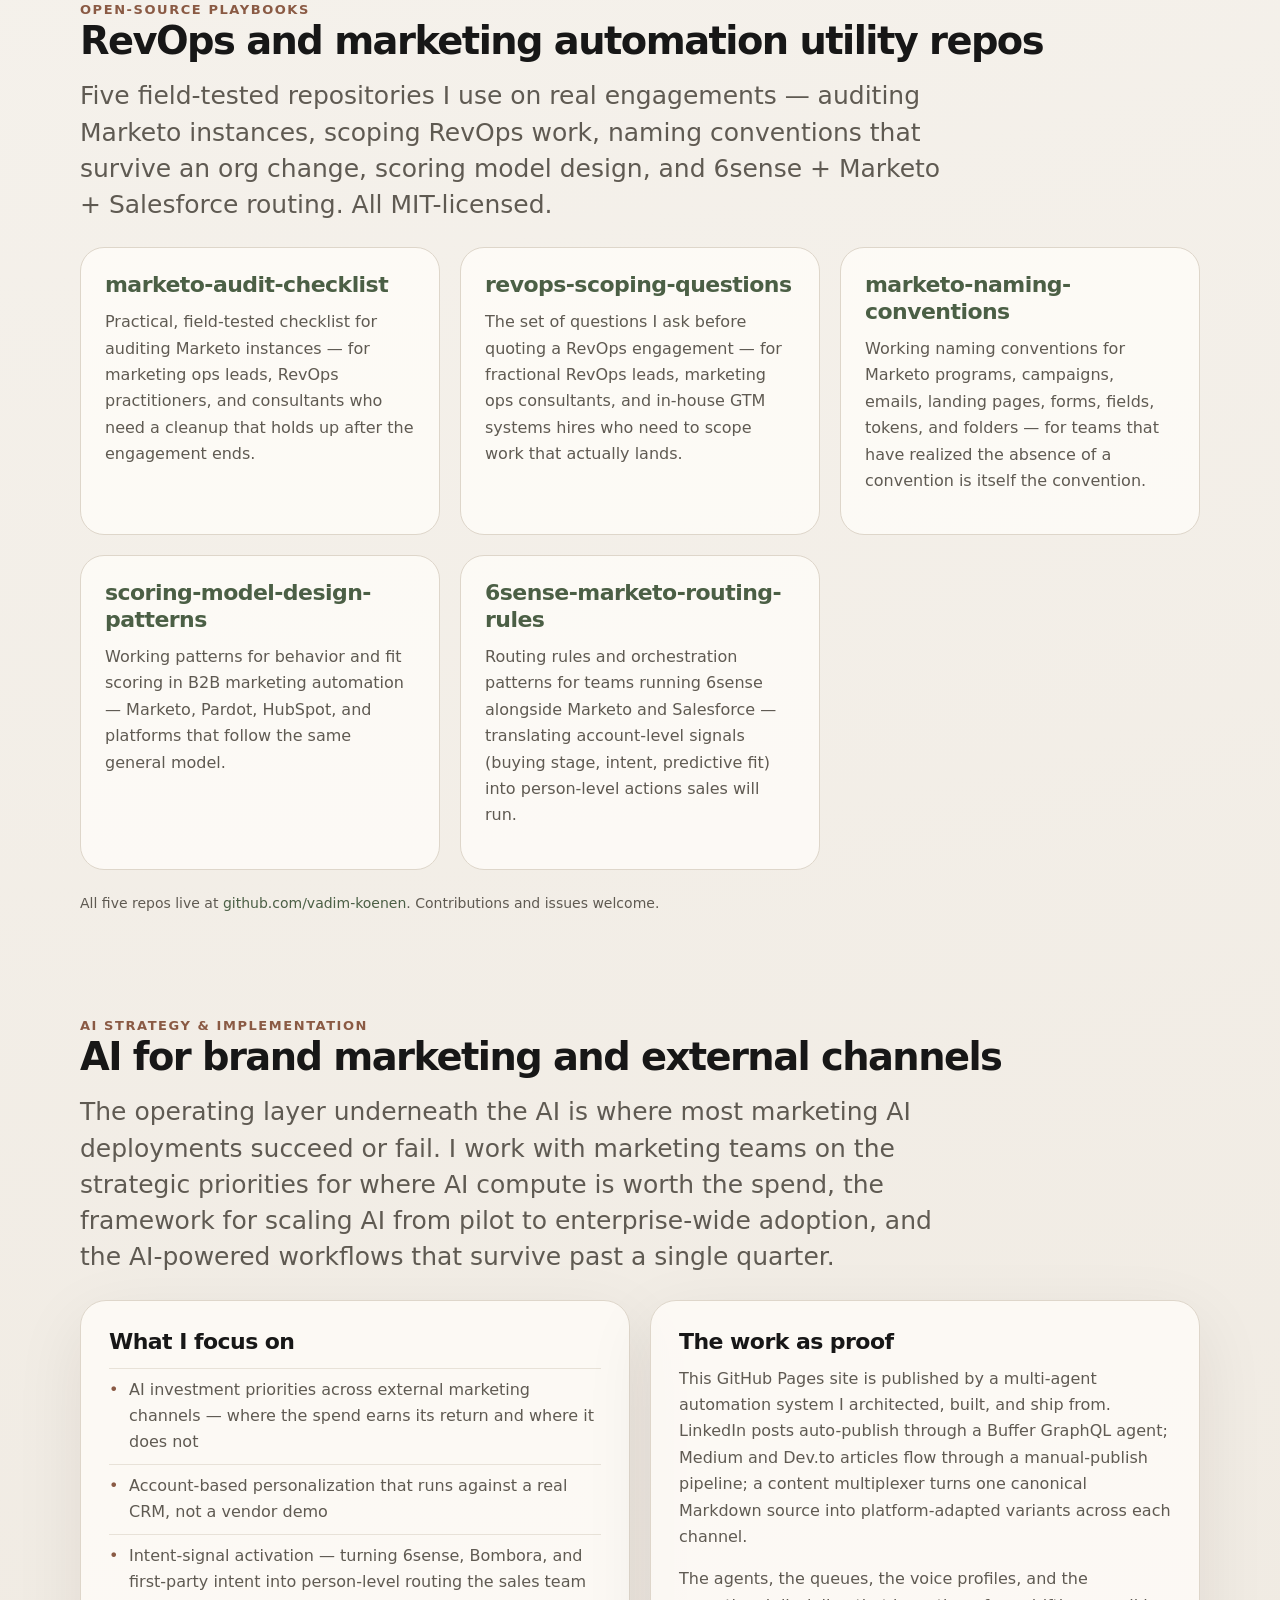
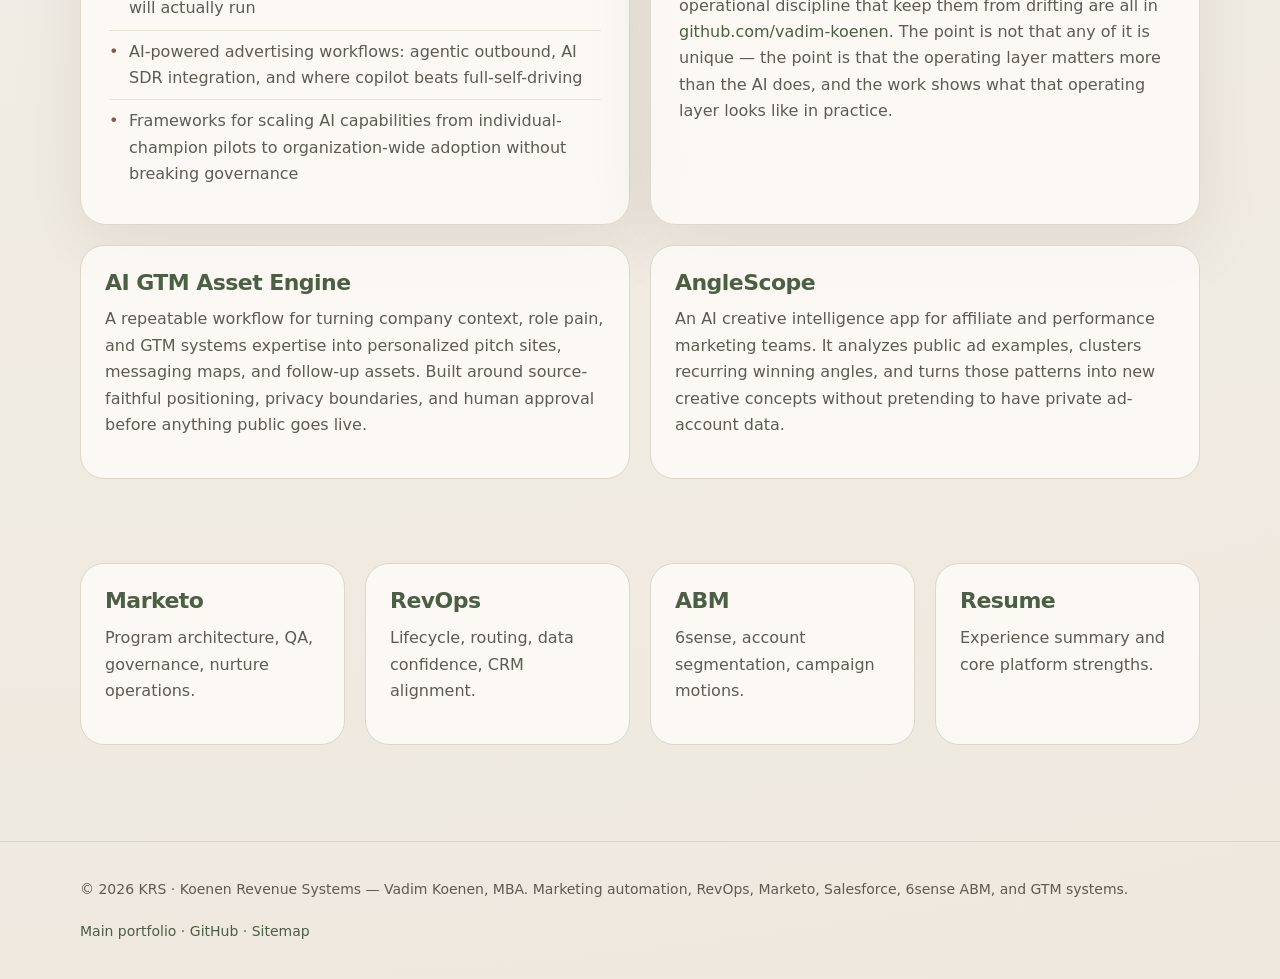
==== commit 7b407348: "Add HubSpot homepage highlights" ====
--- a/index.html
+++ b/index.html
@@ -4,12 +4,12 @@
   <meta charset="utf-8">
   <meta name="viewport" content="width=device-width, initial-scale=1">
   <title>Vadim Koenen, MBA — KRS / Koenen Revenue Systems | Marketing Automation, RevOps &amp; AI Strategy</title>
-  <meta name="description" content="Professional GitHub Pages portfolio for Vadim Koenen, MBA, focused on Marketo, Salesforce, 6sense ABM, lifecycle marketing, demand generation, RevOps systems, and AI strategy and implementation for brand marketing and external channels.">
+  <meta name="description" content="Professional GitHub Pages portfolio for Vadim Koenen, MBA, focused on Marketo, HubSpot, Salesforce, 6sense ABM, lifecycle marketing, demand generation, RevOps systems, and AI strategy and implementation for brand marketing and external channels.">
   <link rel="canonical" href="https://vadim-koenen.github.io/">
   <meta name="robots" content="index, follow, max-image-preview:large">
   <meta property="og:type" content="profile">
   <meta property="og:title" content="Vadim Koenen, MBA | Marketing Automation, RevOps &amp; AI Strategy">
-  <meta property="og:description" content="Professional GitHub Pages portfolio for Vadim Koenen, MBA, focused on Marketo, Salesforce, 6sense ABM, lifecycle marketing, demand generation, RevOps systems, and AI strategy and implementation for brand marketing and external channels.">
+  <meta property="og:description" content="Professional GitHub Pages portfolio for Vadim Koenen, MBA, focused on Marketo, HubSpot, Salesforce, 6sense ABM, lifecycle marketing, demand generation, RevOps systems, and AI strategy and implementation for brand marketing and external channels.">
   <meta property="og:url" content="https://vadim-koenen.github.io/">
   <meta property="og:image" content="https://vadim-koenen.github.io/assets/images/vadim-koenen-marketo-consultant-headshot.jpg">
   <meta property="og:image:alt" content="Vadim Koenen, MBA — marketing automation and RevOps consultant headshot">
@@ -60,6 +60,7 @@
     "knowsAbout": [
       "Marketing Automation",
       "Marketo",
+      "HubSpot",
       "Salesforce",
       "6sense ABM",
       "Revenue Operations",
@@ -103,7 +104,7 @@
           <span class="brand-sub">Vadim Koenen · Marketing Automation · RevOps</span>
         </span>
       </a>
-      <nav class="nav-links" aria-label="Primary navigation"><a class="active" href="/">Home</a><a class="" href="/resume/">Resume</a><a class="" href="/marketo/">Marketo</a><a class="" href="/revops/">RevOps</a><a class="" href="/abm/">ABM</a><a class="" href="/case-study-marketing-automation/">Case Studies</a></nav>
+      <nav class="nav-links" aria-label="Primary navigation"><a class="active" href="/">Home</a><a class="" href="/resume/">Resume</a><a class="" href="/marketo/">Marketo</a><a class="" href="/revops/">RevOps</a><a class="" href="#hubspot">HubSpot</a><a class="" href="/abm/">ABM</a><a class="" href="/case-study-marketing-automation/">Case Studies</a></nav>
     </div>
   </div>
   <main id="main">
@@ -142,6 +143,69 @@
     <article class="tile"><h3>Marketo program architecture</h3><p>Program templates, tokens, smart campaigns, operational governance, QA checklists, and nurture structures that reduce rework and launch risk.</p></article>
     <article class="tile"><h3>Salesforce alignment</h3><p>Campaign membership, lifecycle status logic, sync expectations, routing support, and field usage that make reporting easier to trust.</p></article>
     <article class="tile"><h3>ABM and GTM systems</h3><p>6sense-informed segmentation, account targeting, intent-based campaign motions, and sales follow-up models connected to operational execution.</p></article>
+  </div>
+</section>
+<section id="hubspot">
+  <div class="container">
+    <div class="kicker">HubSpot systems</div>
+    <h2>HubSpot-specific highlights for modern GTM teams</h2>
+    <p class="lede">More teams are standardizing on HubSpot because it can bring marketing, sales, and service into one operating layer. The real advantage comes from configuring the data model, routing, attribution, and handoffs so the system stays usable after launch.</p>
+
+    <div class="hubspot-panel">
+      <div class="hubspot-map" aria-label="HubSpot website to CRM workflow">
+        <div class="hubspot-node primary-node">
+          <span>Website</span>
+          <strong>Forms + CTAs</strong>
+        </div>
+        <div class="hubspot-flow" aria-hidden="true">
+          <span></span>
+          <span></span>
+          <span></span>
+        </div>
+        <div class="hubspot-node">
+          <span>CRM</span>
+          <strong>Contacts + companies</strong>
+        </div>
+        <div class="hubspot-node">
+          <span>Sales</span>
+          <strong>Deals + follow-up</strong>
+        </div>
+        <div class="hubspot-node">
+          <span>Service</span>
+          <strong>Tickets + feedback</strong>
+        </div>
+      </div>
+
+      <div class="card pad">
+        <h3>What this website can prove</h3>
+        <p>A public site should not leak CRM records, customer names, or pipeline details. It can show the operating model: how a visitor becomes a contact, how source context survives into the CRM, how deal follow-up is governed, and how support themes improve the content loop.</p>
+        <ul class="clean">
+          <li>Lead capture paths mapped to lifecycle stage, source, owner, and qualification context</li>
+          <li>Contact, company, deal, and ticket fields treated as one GTM data model</li>
+          <li>Attribution and UTM conventions designed before campaigns start shipping</li>
+          <li>Service-ticket patterns converted into reviewed FAQs, onboarding copy, and nurture topics</li>
+        </ul>
+      </div>
+    </div>
+
+    <div class="grid four hubspot-grid">
+      <article class="tile">
+        <h3>CRM hygiene</h3>
+        <p>Properties, lifecycle stages, required fields, list logic, and dedupe rules that keep HubSpot usable as the database grows.</p>
+      </article>
+      <article class="tile">
+        <h3>Website conversion</h3>
+        <p>HubSpot forms, meeting links, progressive profiling, and clear source capture for every meaningful inquiry path.</p>
+      </article>
+      <article class="tile">
+        <h3>Pipeline reporting</h3>
+        <p>Deal-stage and campaign reporting that connects marketing activity to qualified conversations without overclaiming attribution.</p>
+      </article>
+      <article class="tile">
+        <h3>Service insights</h3>
+        <p>Ticket themes turned into better onboarding, lifecycle emails, knowledge-base topics, and friction-reducing website copy.</p>
+      </article>
+    </div>
   </div>
 </section>
 <section>
--- a/assets/style.css
+++ b/assets/style.css
@@ -67,10 +67,23 @@
 .role { margin-bottom: 28px; position:relative; }
 .role:before { content:''; width:12px; height:12px; background:var(--accent); border-radius:50%; position:absolute; left:-31px; top:9px; }
 .meta { color:var(--accent-2); font-weight: 700; font-size: 14px; margin-bottom: 6px; }
+.hubspot-panel { display:grid; grid-template-columns: .95fr 1.05fr; gap:20px; align-items:stretch; margin-top: 26px; }
+.hubspot-map { display:grid; grid-template-columns: 1fr; gap:14px; padding:24px; background:linear-gradient(135deg, rgba(255,253,249,.92), rgba(238,231,220,.72)); border:1px solid var(--line); border-radius:24px; box-shadow: 0 22px 70px rgba(35,31,25,.08); }
+.hubspot-node { min-height:86px; padding:18px; border:1px solid rgba(222,214,202,.9); border-radius:20px; background:rgba(255,253,249,.84); }
+.hubspot-node span { display:block; color:var(--accent-2); font-size:12px; font-weight:780; letter-spacing:.12em; text-transform:uppercase; }
+.hubspot-node strong { display:block; margin-top:5px; font-size:22px; line-height:1.14; letter-spacing:-.03em; }
+.primary-node { background:var(--ink); color:#fff; border-color:var(--ink); }
+.primary-node span { color:#e8d7c5; }
+.hubspot-flow { display:grid; grid-template-columns:repeat(3, 1fr); gap:10px; }
+.hubspot-flow span { height:8px; border-radius:999px; background:var(--soft); }
+.hubspot-flow span:nth-child(1) { background:var(--accent-2); }
+.hubspot-flow span:nth-child(2) { background:var(--accent); }
+.hubspot-flow span:nth-child(3) { background:#3b7bd6; }
+.hubspot-grid { margin-top:20px; }
 .footer { margin-top: 54px; padding: 36px 0; border-top:1px solid var(--line); color:var(--muted); font-size:14px; }
 .footer .container { display:flex; justify-content:space-between; gap:18px; flex-wrap:wrap; }
 @media (max-width: 850px) {
-  .hero-grid, .grid, .grid.two, .grid.four { grid-template-columns: 1fr; }
+  .hero-grid, .grid, .grid.two, .grid.four, .hubspot-panel { grid-template-columns: 1fr; }
   .nav { align-items:flex-start; flex-direction:column; }
   .nav-links { gap:12px; }
   .hero { padding-top: 46px; }
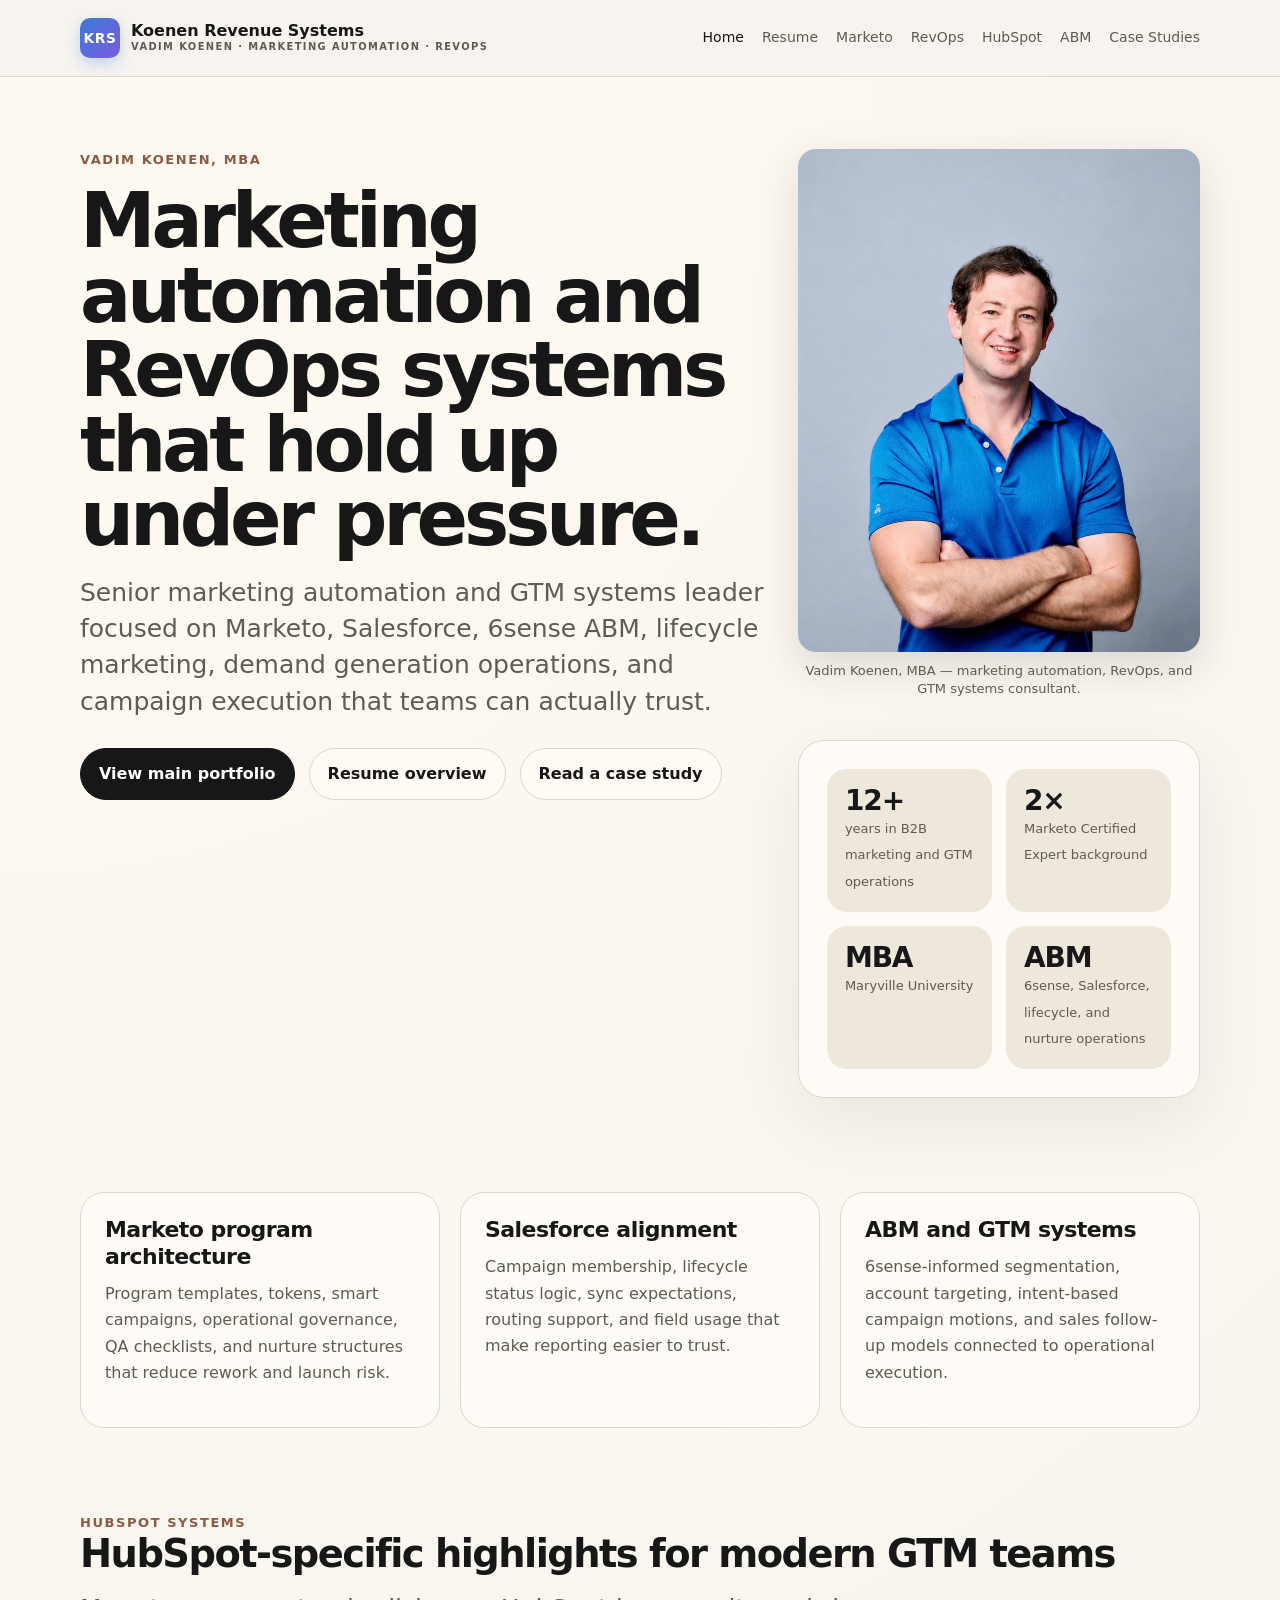
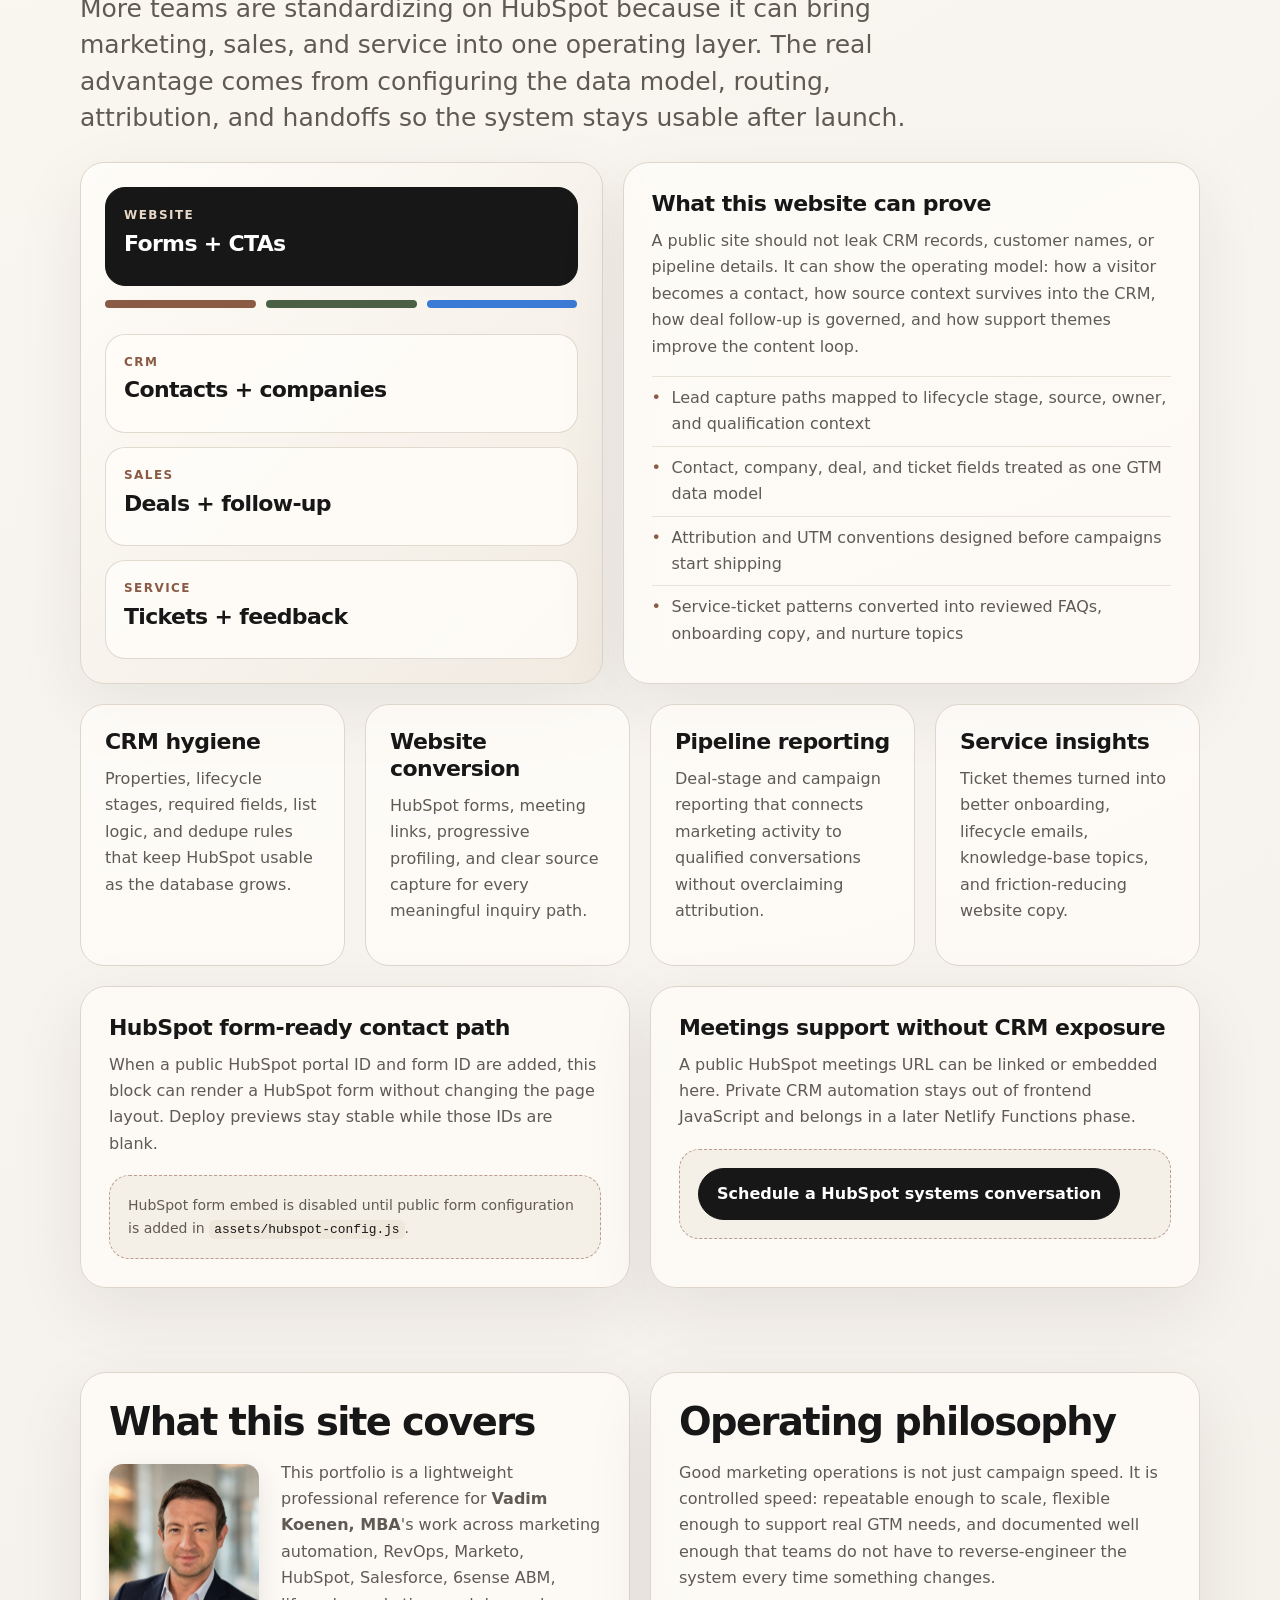
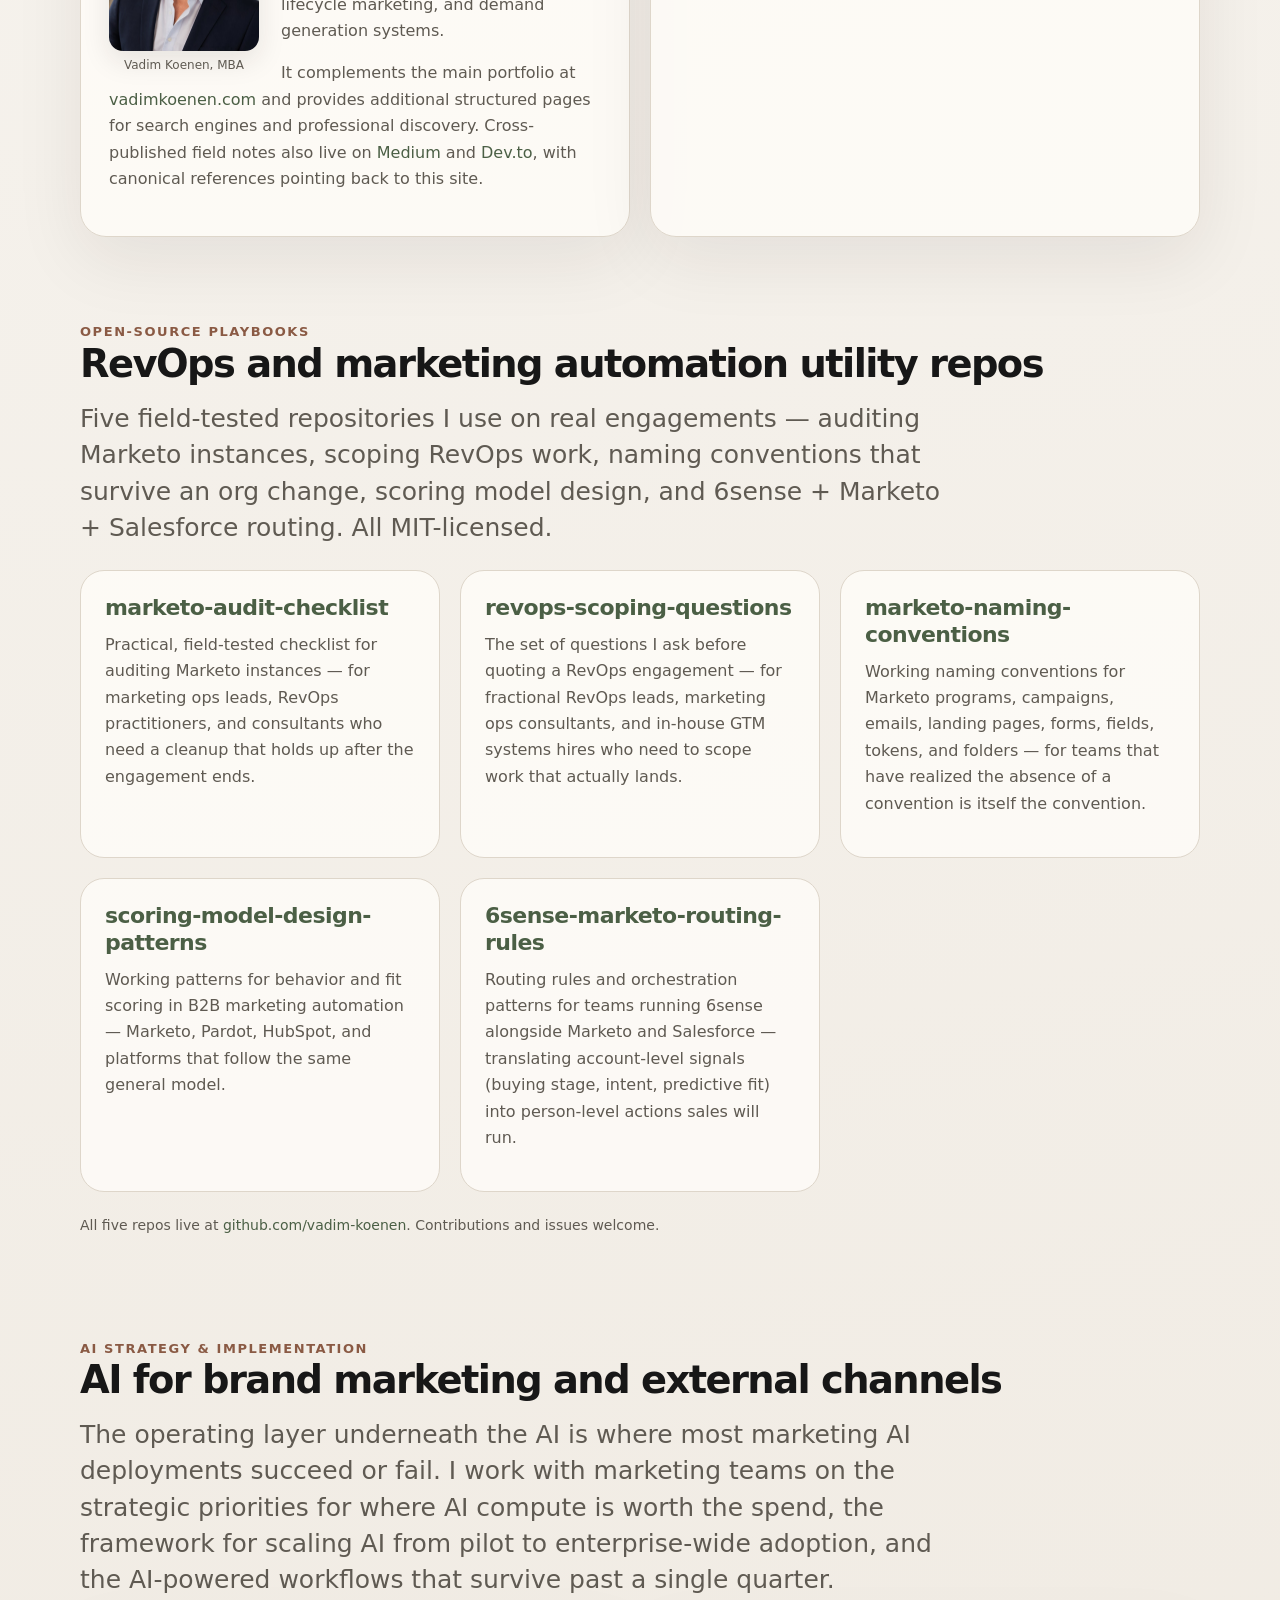
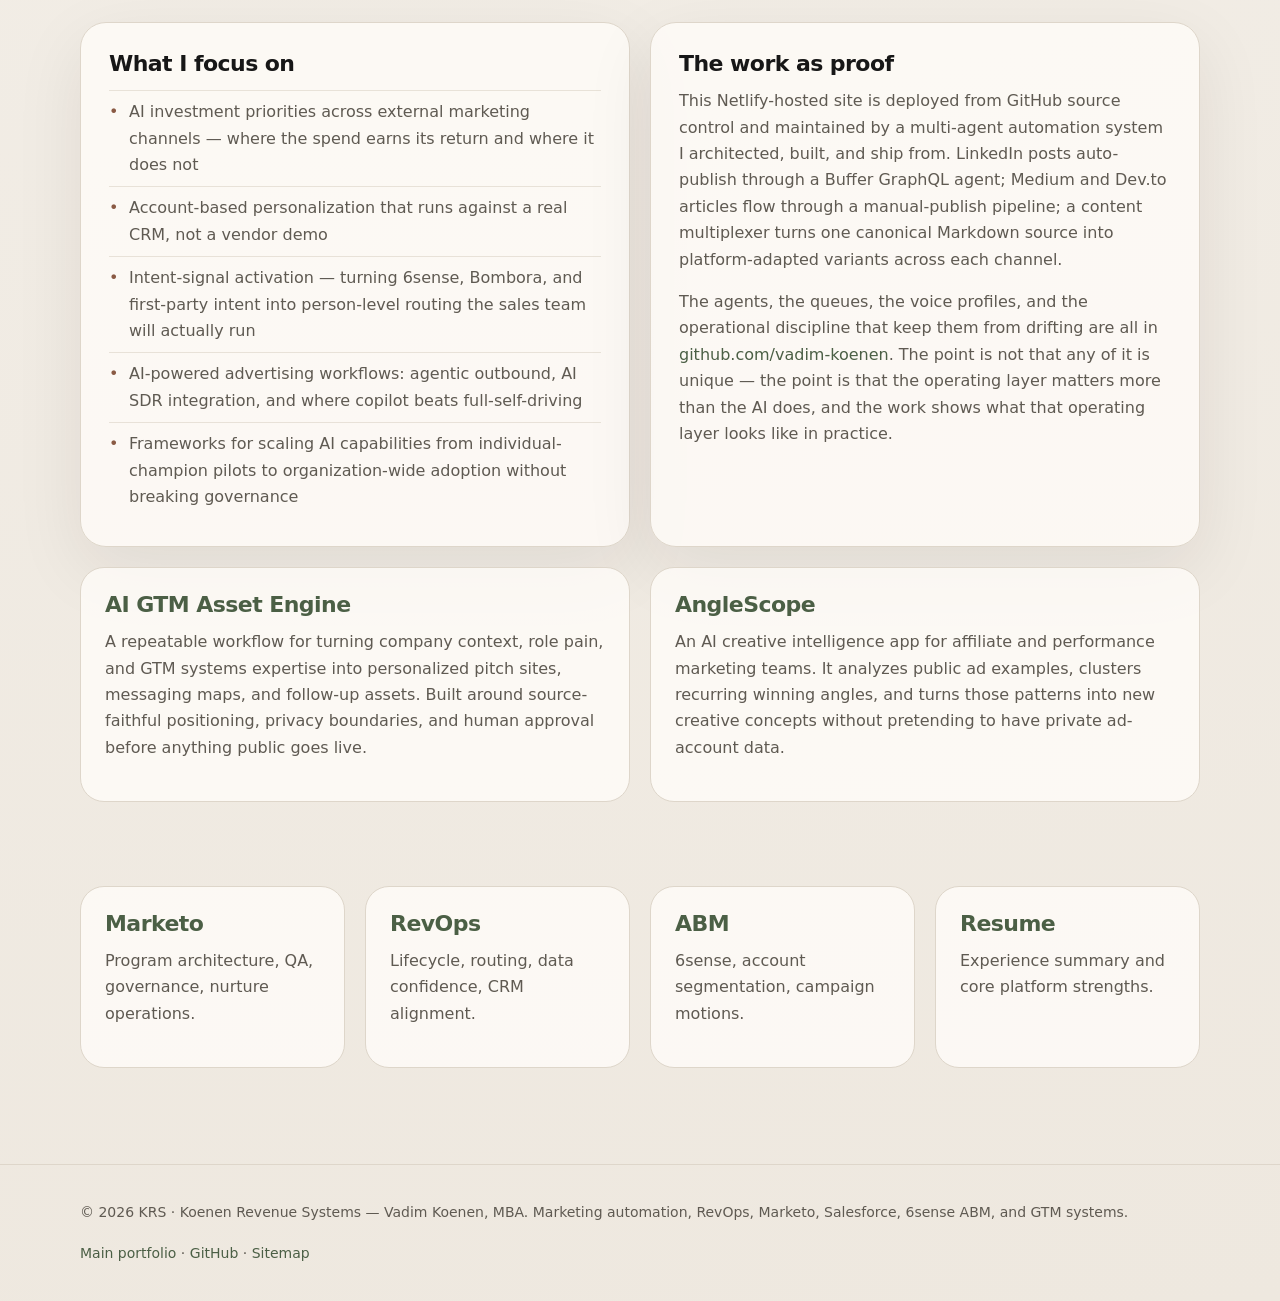
==== commit 001a8810: "Add Netlify-aware HubSpot setup" ====
--- a/index.html
+++ b/index.html
@@ -4,19 +4,19 @@
   <meta charset="utf-8">
   <meta name="viewport" content="width=device-width, initial-scale=1">
   <title>Vadim Koenen, MBA — KRS / Koenen Revenue Systems | Marketing Automation, RevOps &amp; AI Strategy</title>
-  <meta name="description" content="Professional GitHub Pages portfolio for Vadim Koenen, MBA, focused on Marketo, HubSpot, Salesforce, 6sense ABM, lifecycle marketing, demand generation, RevOps systems, and AI strategy and implementation for brand marketing and external channels.">
-  <link rel="canonical" href="https://vadim-koenen.github.io/">
+  <meta name="description" content="Professional portfolio for Vadim Koenen, MBA, focused on Marketo, HubSpot, Salesforce, 6sense ABM, lifecycle marketing, demand generation, RevOps systems, and AI strategy and implementation for brand marketing and external channels.">
+  <link rel="canonical" href="https://vadimkoenen.com/">
   <meta name="robots" content="index, follow, max-image-preview:large">
   <meta property="og:type" content="profile">
   <meta property="og:title" content="Vadim Koenen, MBA | Marketing Automation, RevOps &amp; AI Strategy">
-  <meta property="og:description" content="Professional GitHub Pages portfolio for Vadim Koenen, MBA, focused on Marketo, HubSpot, Salesforce, 6sense ABM, lifecycle marketing, demand generation, RevOps systems, and AI strategy and implementation for brand marketing and external channels.">
-  <meta property="og:url" content="https://vadim-koenen.github.io/">
-  <meta property="og:image" content="https://vadim-koenen.github.io/assets/images/vadim-koenen-marketo-consultant-headshot.jpg">
+  <meta property="og:description" content="Professional portfolio for Vadim Koenen, MBA, focused on Marketo, HubSpot, Salesforce, 6sense ABM, lifecycle marketing, demand generation, RevOps systems, and AI strategy and implementation for brand marketing and external channels.">
+  <meta property="og:url" content="https://vadimkoenen.com/">
+  <meta property="og:image" content="https://vadimkoenen.com/assets/images/vadim-koenen-marketo-consultant-headshot.jpg">
   <meta property="og:image:alt" content="Vadim Koenen, MBA — marketing automation and RevOps consultant headshot">
   <meta property="profile:first_name" content="Vadim">
   <meta property="profile:last_name" content="Koenen">
   <meta name="twitter:card" content="summary_large_image">
-  <meta name="twitter:image" content="https://vadim-koenen.github.io/assets/images/vadim-koenen-marketo-consultant-headshot.jpg">
+  <meta name="twitter:image" content="https://vadimkoenen.com/assets/images/vadim-koenen-marketo-consultant-headshot.jpg">
   <meta name="twitter:image:alt" content="Vadim Koenen, MBA — marketing automation and RevOps consultant headshot">
   <link rel="stylesheet" href="/assets/style.css">
   <style>
@@ -44,12 +44,12 @@
     "familyName": "Koenen",
     "honorificSuffix": "MBA",
     "jobTitle": "Senior Marketing Automation, RevOps, and AI Strategy Leader",
-    "description": "Senior marketing automation and GTM systems leader focused on Marketo, Salesforce, 6sense ABM, lifecycle marketing, demand generation, and RevOps systems — and on AI strategy and implementation for brand marketing and external channels, from agentic workflows to enterprise-wide AI adoption frameworks.",
+    "description": "Senior marketing automation and GTM systems leader focused on Marketo, HubSpot, Salesforce, 6sense ABM, lifecycle marketing, demand generation, and RevOps systems — and on AI strategy and implementation for brand marketing and external channels, from agentic workflows to enterprise-wide AI adoption frameworks.",
     "image": [
-      "https://vadim-koenen.github.io/assets/images/vadim-koenen-marketo-consultant-headshot.jpg",
-      "https://vadim-koenen.github.io/assets/images/vadim-koenen-revops-portrait.jpg"
+      "https://vadimkoenen.com/assets/images/vadim-koenen-marketo-consultant-headshot.jpg",
+      "https://vadimkoenen.com/assets/images/vadim-koenen-revops-portrait.jpg"
     ],
-    "url": "https://vadim-koenen.github.io/",
+    "url": "https://vadimkoenen.com/",
     "sameAs": [
       "https://vadimkoenen.com",
       "https://www.linkedin.com/in/vadim-koenen-mba/",
@@ -87,7 +87,7 @@
       "alternateName": "KRS",
       "url": "https://vadimkoenen.com/",
       "slogan": "Revenue systems architecture for modern B2B teams.",
-      "description": "Revenue systems architecture for modern B2B teams — Marketo, Salesforce, 6sense ABM, lifecycle, attribution, QA, and AI-enabled GTM workflows.",
+      "description": "Revenue systems architecture for modern B2B teams — Marketo, HubSpot, Salesforce, 6sense ABM, lifecycle, attribution, QA, and AI-enabled GTM workflows.",
       "areaServed": "US"
     }
   }
@@ -115,9 +115,9 @@
       <h1>Marketing automation and RevOps systems that hold up under pressure.</h1>
       <p class="lede">Senior marketing automation and GTM systems leader focused on Marketo, Salesforce, 6sense ABM, lifecycle marketing, demand generation operations, and campaign execution that teams can actually trust.</p>
       <div class="cta-row">
-        <a class="button primary" href="https://vadimkoenen.com">View main portfolio</a>
-        <a class="button" href="/resume/">Resume overview</a>
-        <a class="button" href="/case-study-marketing-automation/">Read a case study</a>
+        <a class="button primary" href="https://vadimkoenen.com" data-hubspot-cta="hero_main_portfolio" data-hubspot-cta-label="View main portfolio">View main portfolio</a>
+        <a class="button" href="/resume/" data-hubspot-cta="hero_resume" data-hubspot-cta-label="Resume overview">Resume overview</a>
+        <a class="button" href="/case-study-marketing-automation/" data-hubspot-cta="hero_case_study" data-hubspot-cta-label="Read a case study">Read a case study</a>
       </div>
     </div>
     <aside class="hero-side" aria-label="Professional highlights">
@@ -206,6 +206,23 @@
         <p>Ticket themes turned into better onboarding, lifecycle emails, knowledge-base topics, and friction-reducing website copy.</p>
       </article>
     </div>
+
+    <div class="grid two hubspot-embed-grid">
+      <div class="card pad hubspot-embed-card" id="hubspot-form">
+        <h3>HubSpot form-ready contact path</h3>
+        <p>When a public HubSpot portal ID and form ID are added, this block can render a HubSpot form without changing the page layout. Deploy previews stay stable while those IDs are blank.</p>
+        <div class="hubspot-embed-placeholder" id="hubspot-form-target" data-hubspot-form-target>
+          <p>HubSpot form embed is disabled until public form configuration is added in <code>assets/hubspot-config.js</code>.</p>
+        </div>
+      </div>
+      <div class="card pad hubspot-embed-card">
+        <h3>Meetings support without CRM exposure</h3>
+        <p>A public HubSpot meetings URL can be linked or embedded here. Private CRM automation stays out of frontend JavaScript and belongs in a later Netlify Functions phase.</p>
+        <div class="hubspot-embed-placeholder" id="hubspot-meetings-target" data-hubspot-meetings-target>
+          <a class="button primary" href="mailto:hello@example.com" data-hubspot-meetings-link data-hubspot-cta="hubspot_meetings_placeholder" data-hubspot-cta-label="Schedule a HubSpot systems conversation">Schedule a HubSpot systems conversation</a>
+        </div>
+      </div>
+    </div>
   </div>
 </section>
 <section>
@@ -218,7 +235,7 @@
              width="600" height="750" loading="lazy">
         <figcaption>Vadim Koenen, MBA</figcaption>
       </figure>
-      <p>This GitHub Pages portfolio is a lightweight professional reference for <strong>Vadim Koenen, MBA</strong>'s work across marketing automation, RevOps, Marketo, Salesforce, 6sense ABM, lifecycle marketing, and demand generation systems.</p>
+      <p>This portfolio is a lightweight professional reference for <strong>Vadim Koenen, MBA</strong>'s work across marketing automation, RevOps, Marketo, HubSpot, Salesforce, 6sense ABM, lifecycle marketing, and demand generation systems.</p>
       <p>It complements the main portfolio at <a href="https://vadimkoenen.com">vadimkoenen.com</a> and provides additional structured pages for search engines and professional discovery. Cross-published field notes also live on <a href="https://medium.com/@vadimkoenen">Medium</a> and <a href="https://dev.to/vkoenen">Dev.to</a>, with canonical references pointing back to this site.</p>
     </div>
     <div class="card pad"><h2>Operating philosophy</h2><p>Good marketing operations is not just campaign speed. It is controlled speed: repeatable enough to scale, flexible enough to support real GTM needs, and documented well enough that teams do not have to reverse-engineer the system every time something changes.</p></div>
@@ -272,7 +289,7 @@
       </div>
       <div class="card pad">
         <h3>The work as proof</h3>
-        <p>This GitHub Pages site is published by a multi-agent automation system I architected, built, and ship from. LinkedIn posts auto-publish through a Buffer GraphQL agent; Medium and Dev.to articles flow through a manual-publish pipeline; a content multiplexer turns one canonical Markdown source into platform-adapted variants across each channel.</p>
+        <p>This Netlify-hosted site is deployed from GitHub source control and maintained by a multi-agent automation system I architected, built, and ship from. LinkedIn posts auto-publish through a Buffer GraphQL agent; Medium and Dev.to articles flow through a manual-publish pipeline; a content multiplexer turns one canonical Markdown source into platform-adapted variants across each channel.</p>
         <p>The agents, the queues, the voice profiles, and the operational discipline that keep them from drifting are all in <a href="https://github.com/vadim-koenen">github.com/vadim-koenen</a>. The point is not that any of it is unique — the point is that the operating layer matters more than the AI does, and the work shows what that operating layer looks like in practice.</p>
       </div>
     </div>
@@ -303,5 +320,7 @@
       <div><a href="https://vadimkoenen.com">Main portfolio</a> · <a href="https://github.com/vadim-koenen">GitHub</a> · <a href="/sitemap.xml">Sitemap</a></div>
     </div>
   </footer>
+  <script src="/assets/hubspot-config.js"></script>
+  <script src="/assets/hubspot.js" defer></script>
 </body>
 </html>
--- a/assets/style.css
+++ b/assets/style.css
@@ -80,6 +80,12 @@
 .hubspot-flow span:nth-child(2) { background:var(--accent); }
 .hubspot-flow span:nth-child(3) { background:#3b7bd6; }
 .hubspot-grid { margin-top:20px; }
+.hubspot-embed-grid { margin-top:20px; }
+.hubspot-embed-card { min-height:260px; }
+.hubspot-embed-placeholder { margin-top:18px; padding:18px; border:1px dashed rgba(138,90,68,.55); border-radius:20px; background:rgba(238,231,220,.56); }
+.hubspot-embed-placeholder p { color:var(--muted); font-size:14px; margin-bottom:0; }
+.hubspot-embed-placeholder iframe { display:block; width:100%; min-height:640px; border:0; border-radius:16px; background:#fff; }
+code { padding:2px 5px; border-radius:6px; background:var(--soft); color:var(--ink); font-size:.92em; }
 .footer { margin-top: 54px; padding: 36px 0; border-top:1px solid var(--line); color:var(--muted); font-size:14px; }
 .footer .container { display:flex; justify-content:space-between; gap:18px; flex-wrap:wrap; }
 @media (max-width: 850px) {
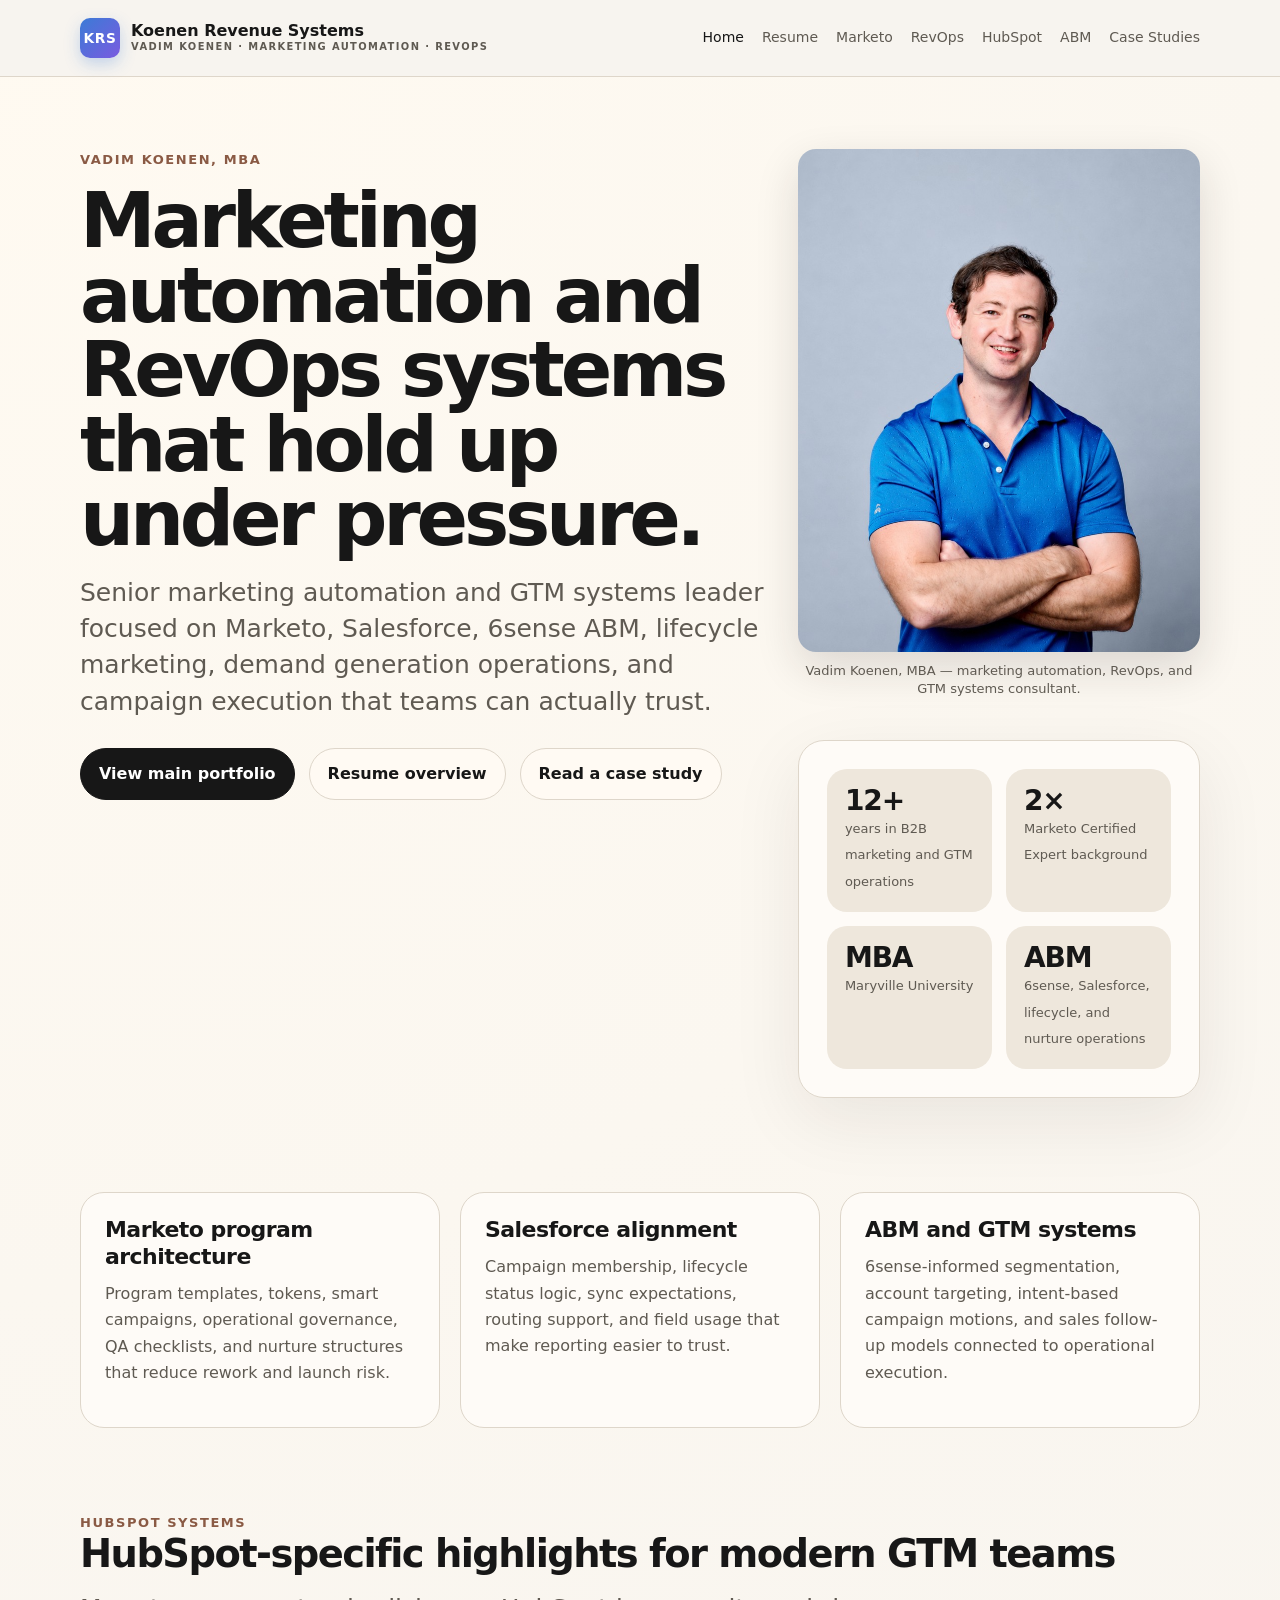
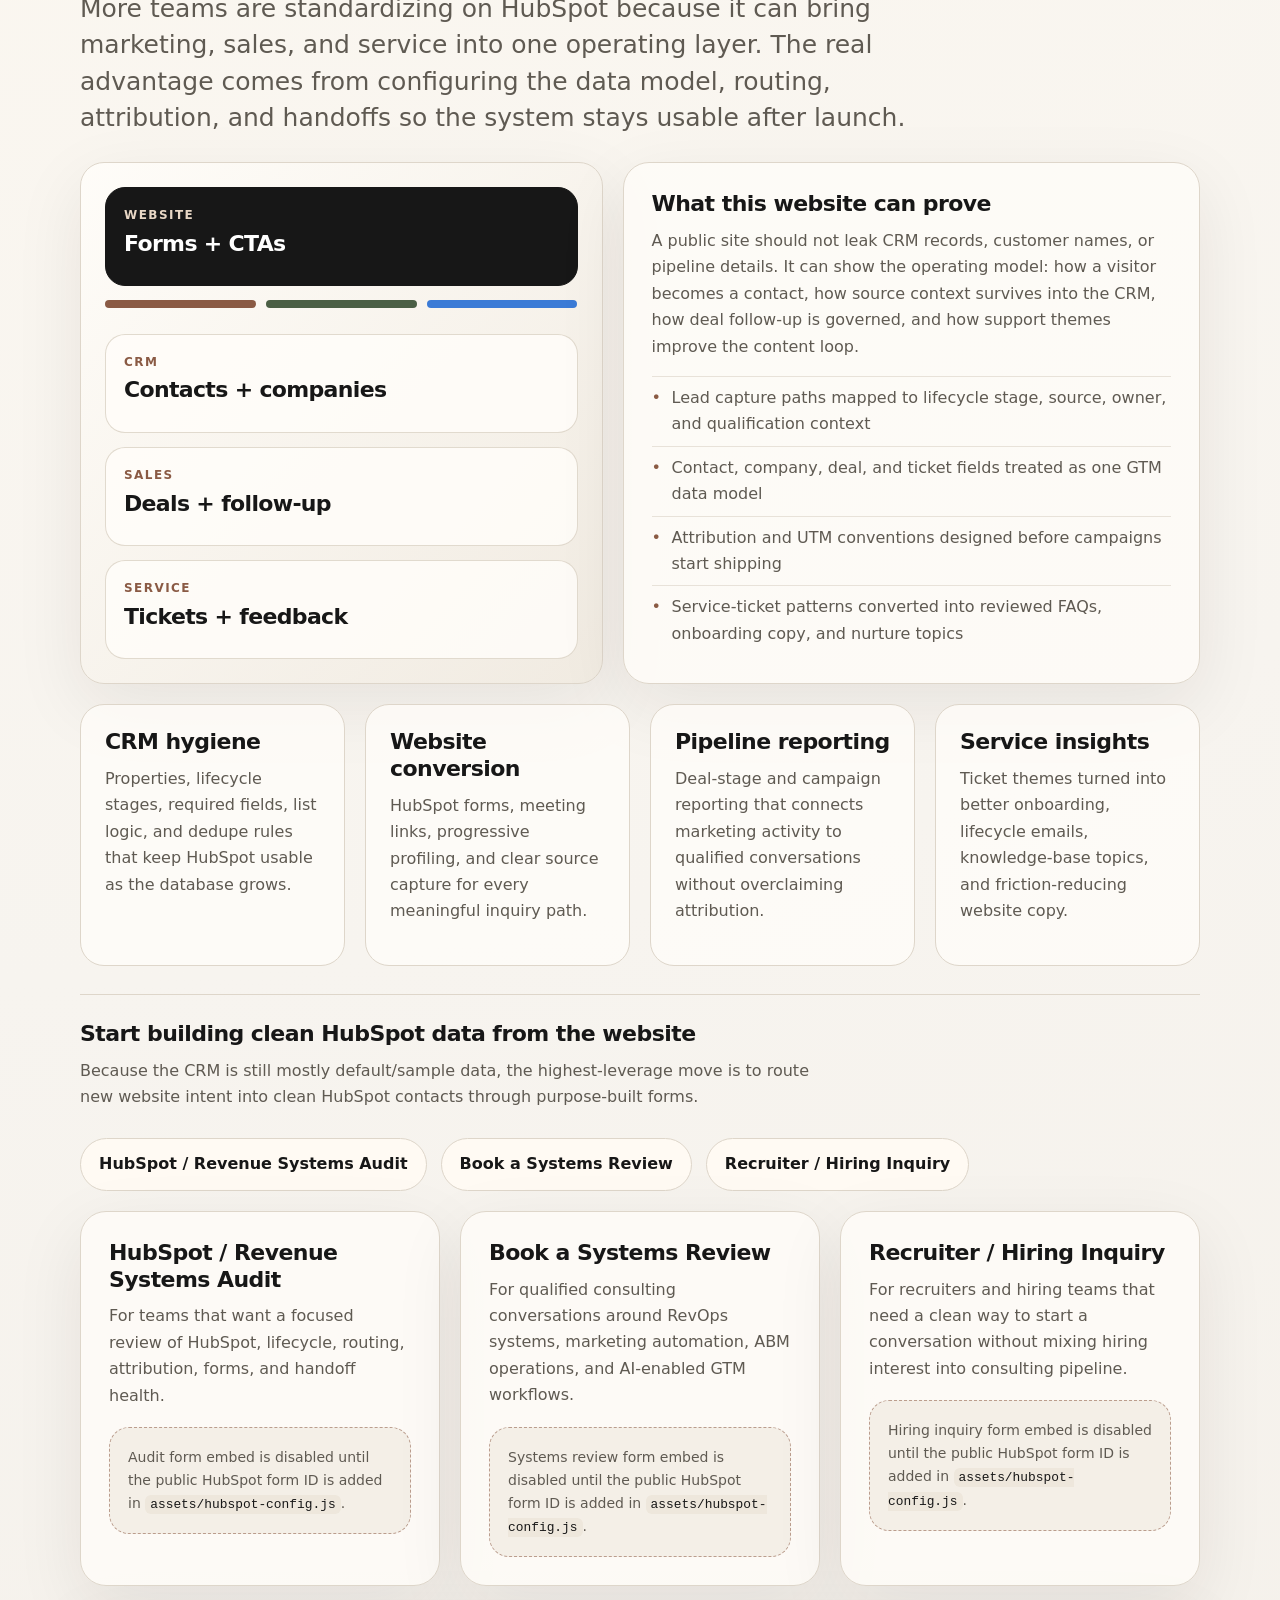
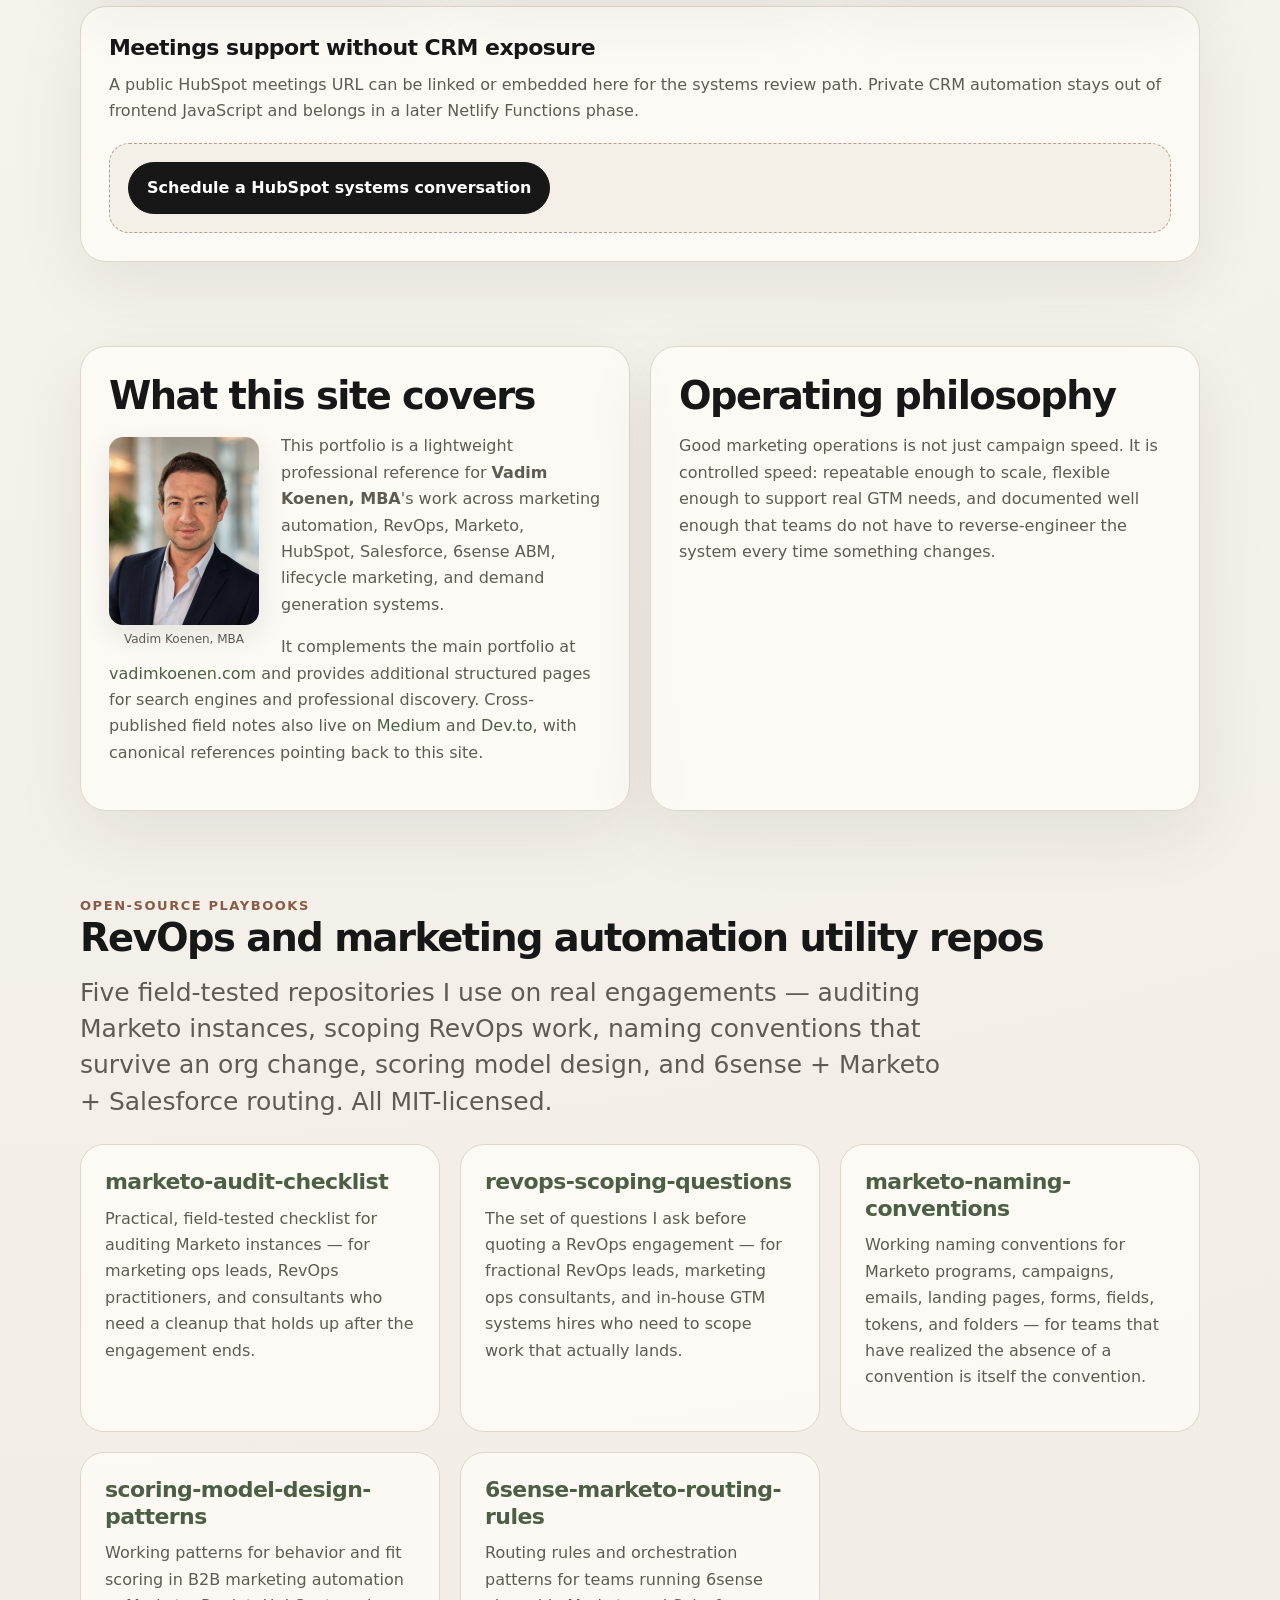
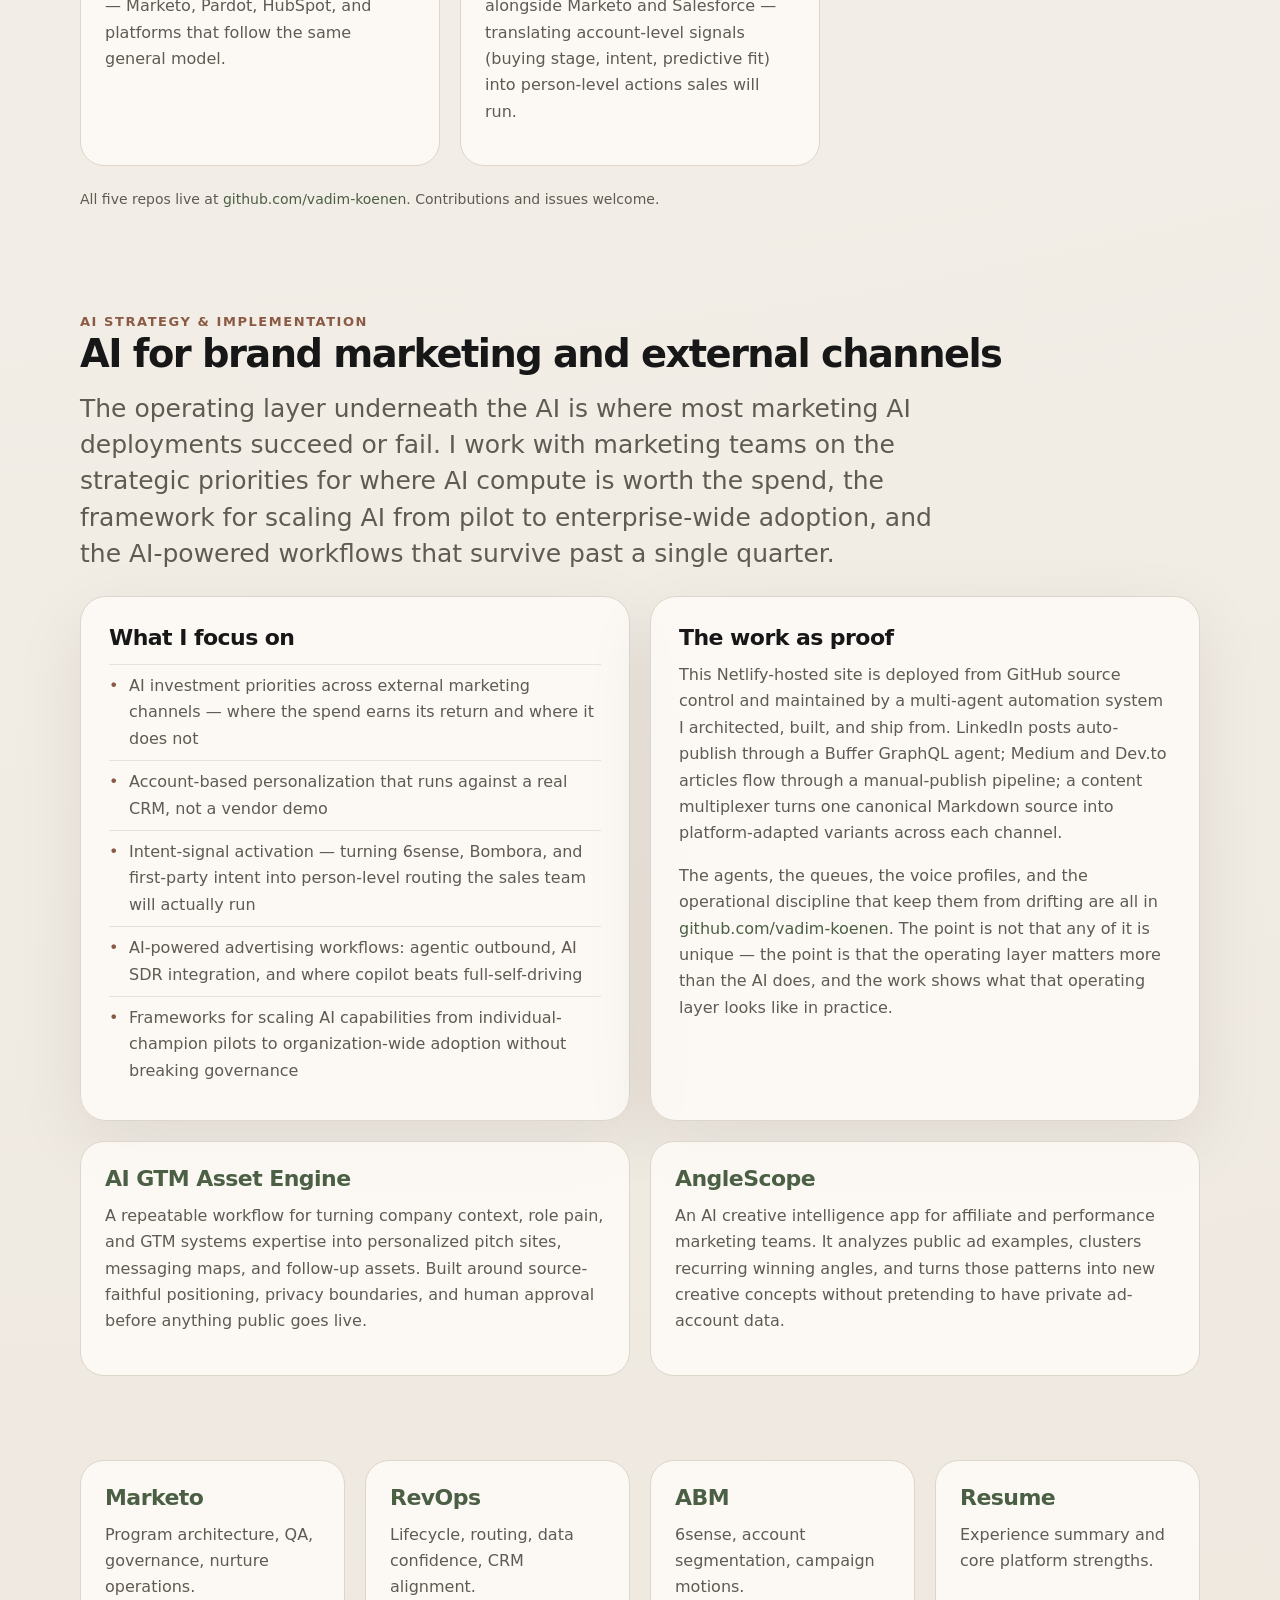
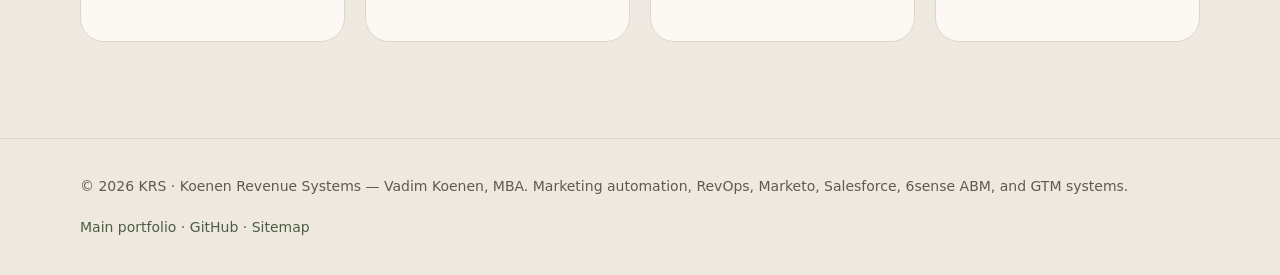
==== commit 4388d83c: "Add HubSpot intake form routes" ====
--- a/index.html
+++ b/index.html
@@ -207,20 +207,45 @@
       </article>
     </div>
 
-    <div class="grid two hubspot-embed-grid">
-      <div class="card pad hubspot-embed-card" id="hubspot-form">
-        <h3>HubSpot form-ready contact path</h3>
-        <p>When a public HubSpot portal ID and form ID are added, this block can render a HubSpot form without changing the page layout. Deploy previews stay stable while those IDs are blank.</p>
-        <div class="hubspot-embed-placeholder" id="hubspot-form-target" data-hubspot-form-target>
-          <p>HubSpot form embed is disabled until public form configuration is added in <code>assets/hubspot-config.js</code>.</p>
-        </div>
-      </div>
-      <div class="card pad hubspot-embed-card">
-        <h3>Meetings support without CRM exposure</h3>
-        <p>A public HubSpot meetings URL can be linked or embedded here. Private CRM automation stays out of frontend JavaScript and belongs in a later Netlify Functions phase.</p>
-        <div class="hubspot-embed-placeholder" id="hubspot-meetings-target" data-hubspot-meetings-target>
-          <a class="button primary" href="mailto:hello@example.com" data-hubspot-meetings-link data-hubspot-cta="hubspot_meetings_placeholder" data-hubspot-cta-label="Schedule a HubSpot systems conversation">Schedule a HubSpot systems conversation</a>
-        </div>
+    <div class="hubspot-intake-heading">
+      <h3>Start building clean HubSpot data from the website</h3>
+      <p>Because the CRM is still mostly default/sample data, the highest-leverage move is to route new website intent into clean HubSpot contacts through purpose-built forms.</p>
+      <div class="cta-row">
+        <a class="button" href="#hubspot-form-audit-target" data-hubspot-cta="hubspot_audit_anchor" data-hubspot-cta-label="HubSpot / Revenue Systems Audit">HubSpot / Revenue Systems Audit</a>
+        <a class="button" href="#hubspot-form-systems-review-target" data-hubspot-cta="systems_review_anchor" data-hubspot-cta-label="Book a Systems Review">Book a Systems Review</a>
+        <a class="button" href="#hubspot-form-hiring-target" data-hubspot-cta="hiring_inquiry_anchor" data-hubspot-cta-label="Recruiter / Hiring Inquiry">Recruiter / Hiring Inquiry</a>
+      </div>
+    </div>
+
+    <div class="grid hubspot-embed-grid">
+      <article class="card pad hubspot-embed-card">
+        <h3>HubSpot / Revenue Systems Audit</h3>
+        <p>For teams that want a focused review of HubSpot, lifecycle, routing, attribution, forms, and handoff health.</p>
+        <div class="hubspot-embed-placeholder" id="hubspot-form-audit-target" data-hubspot-form-target>
+          <p>Audit form embed is disabled until the public HubSpot form ID is added in <code>assets/hubspot-config.js</code>.</p>
+        </div>
+      </article>
+      <article class="card pad hubspot-embed-card">
+        <h3>Book a Systems Review</h3>
+        <p>For qualified consulting conversations around RevOps systems, marketing automation, ABM operations, and AI-enabled GTM workflows.</p>
+        <div class="hubspot-embed-placeholder" id="hubspot-form-systems-review-target" data-hubspot-form-target>
+          <p>Systems review form embed is disabled until the public HubSpot form ID is added in <code>assets/hubspot-config.js</code>.</p>
+        </div>
+      </article>
+      <article class="card pad hubspot-embed-card">
+        <h3>Recruiter / Hiring Inquiry</h3>
+        <p>For recruiters and hiring teams that need a clean way to start a conversation without mixing hiring interest into consulting pipeline.</p>
+        <div class="hubspot-embed-placeholder" id="hubspot-form-hiring-target" data-hubspot-form-target>
+          <p>Hiring inquiry form embed is disabled until the public HubSpot form ID is added in <code>assets/hubspot-config.js</code>.</p>
+        </div>
+      </article>
+    </div>
+
+    <div class="card pad hubspot-meetings-card">
+      <h3>Meetings support without CRM exposure</h3>
+      <p>A public HubSpot meetings URL can be linked or embedded here for the systems review path. Private CRM automation stays out of frontend JavaScript and belongs in a later Netlify Functions phase.</p>
+      <div class="hubspot-embed-placeholder" id="hubspot-meetings-target" data-hubspot-meetings-target>
+        <a class="button primary" href="mailto:hello@example.com" data-hubspot-meetings-link data-hubspot-cta="hubspot_meetings_placeholder" data-hubspot-cta-label="Schedule a HubSpot systems conversation">Schedule a HubSpot systems conversation</a>
       </div>
     </div>
   </div>
--- a/assets/style.css
+++ b/assets/style.css
@@ -80,8 +80,11 @@
 .hubspot-flow span:nth-child(2) { background:var(--accent); }
 .hubspot-flow span:nth-child(3) { background:#3b7bd6; }
 .hubspot-grid { margin-top:20px; }
+.hubspot-intake-heading { margin-top:28px; padding-top:26px; border-top:1px solid var(--line); }
+.hubspot-intake-heading p { max-width:760px; color:var(--muted); }
 .hubspot-embed-grid { margin-top:20px; }
 .hubspot-embed-card { min-height:260px; }
+.hubspot-meetings-card { margin-top:20px; }
 .hubspot-embed-placeholder { margin-top:18px; padding:18px; border:1px dashed rgba(138,90,68,.55); border-radius:20px; background:rgba(238,231,220,.56); }
 .hubspot-embed-placeholder p { color:var(--muted); font-size:14px; margin-bottom:0; }
 .hubspot-embed-placeholder iframe { display:block; width:100%; min-height:640px; border:0; border-radius:16px; background:#fff; }
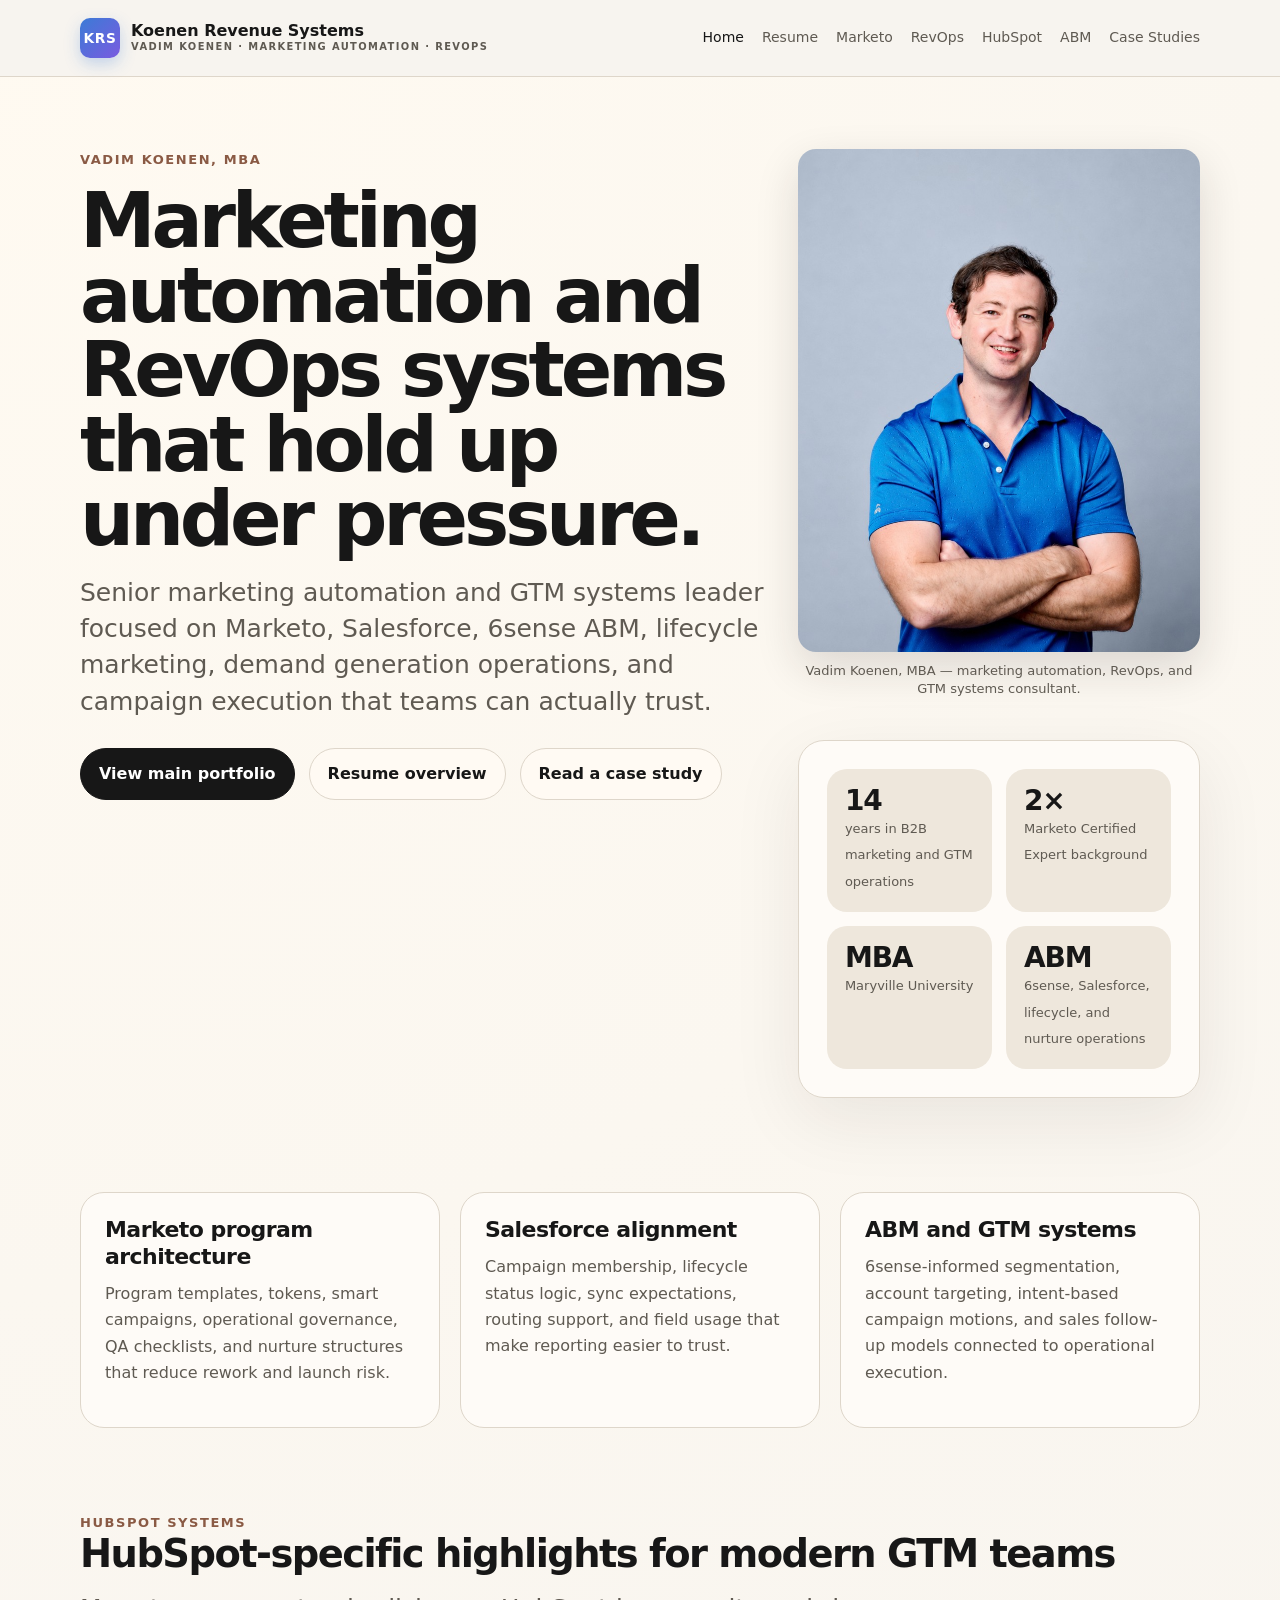
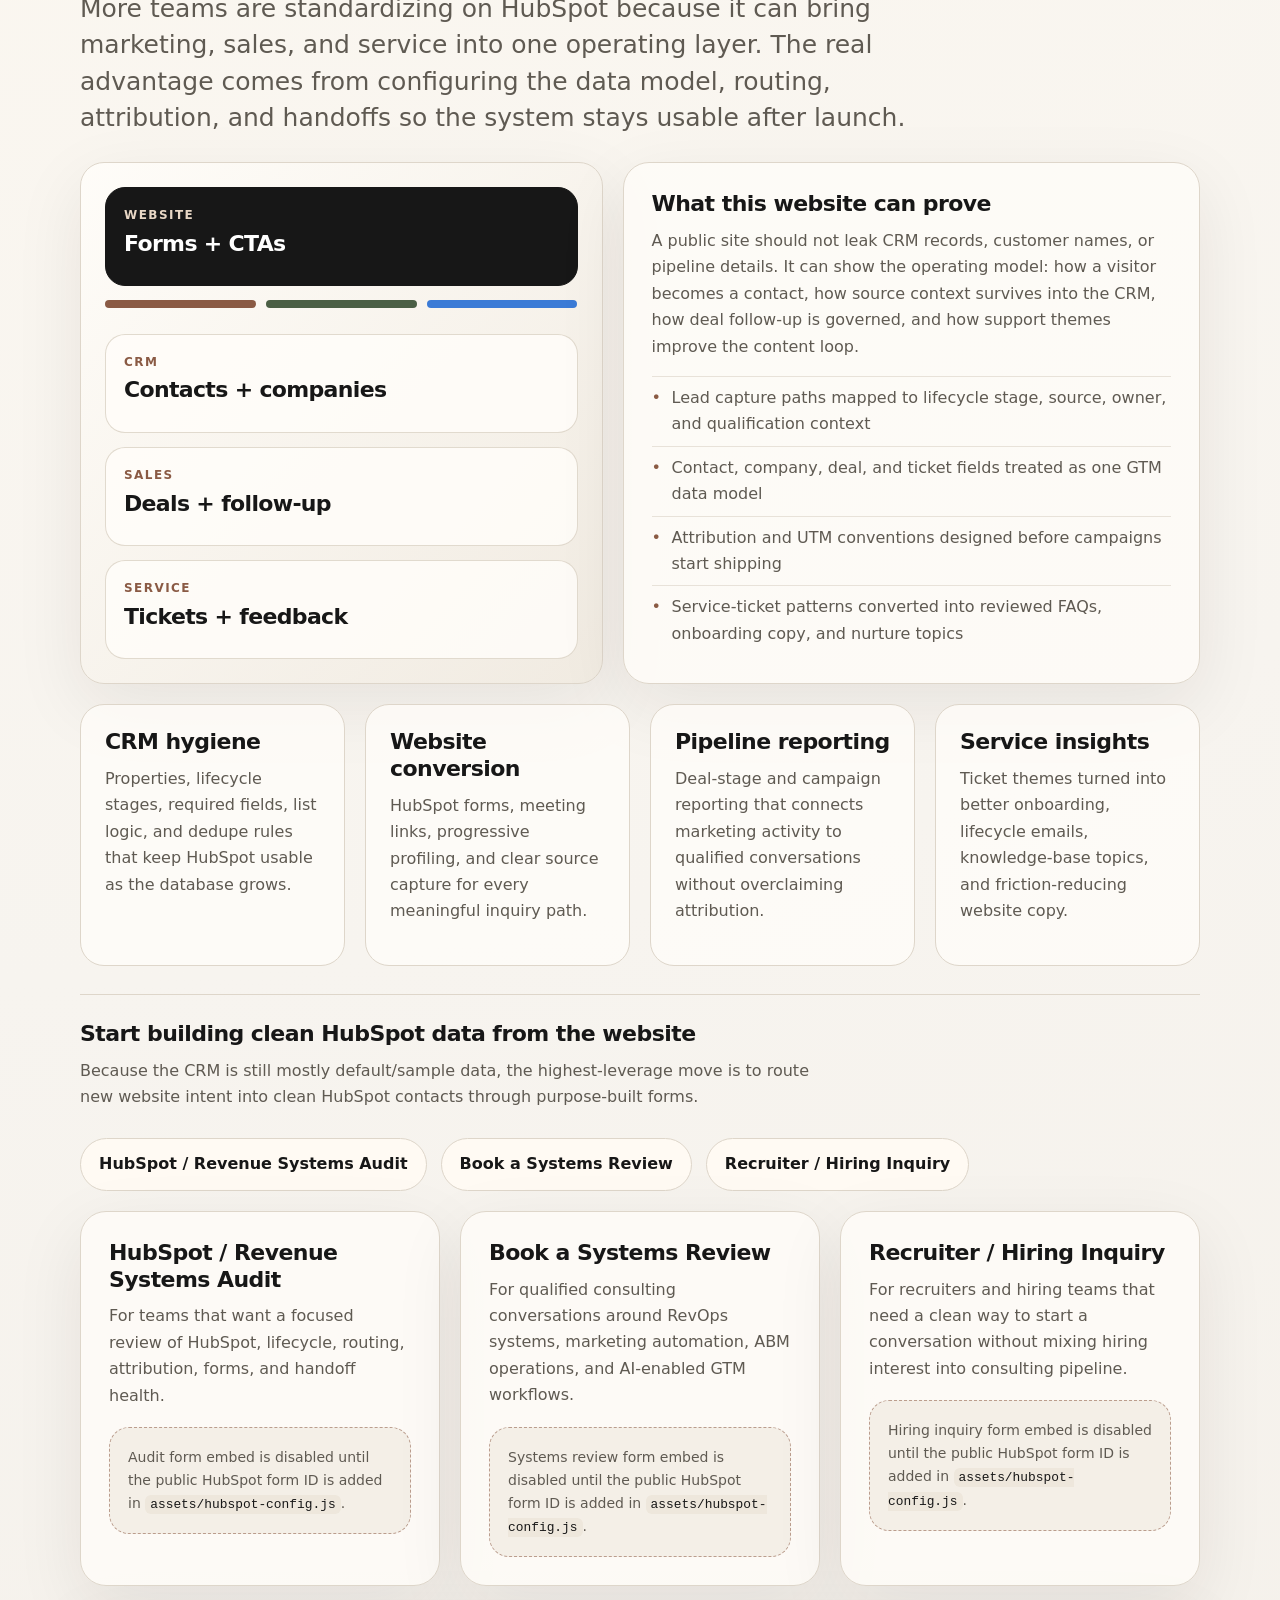
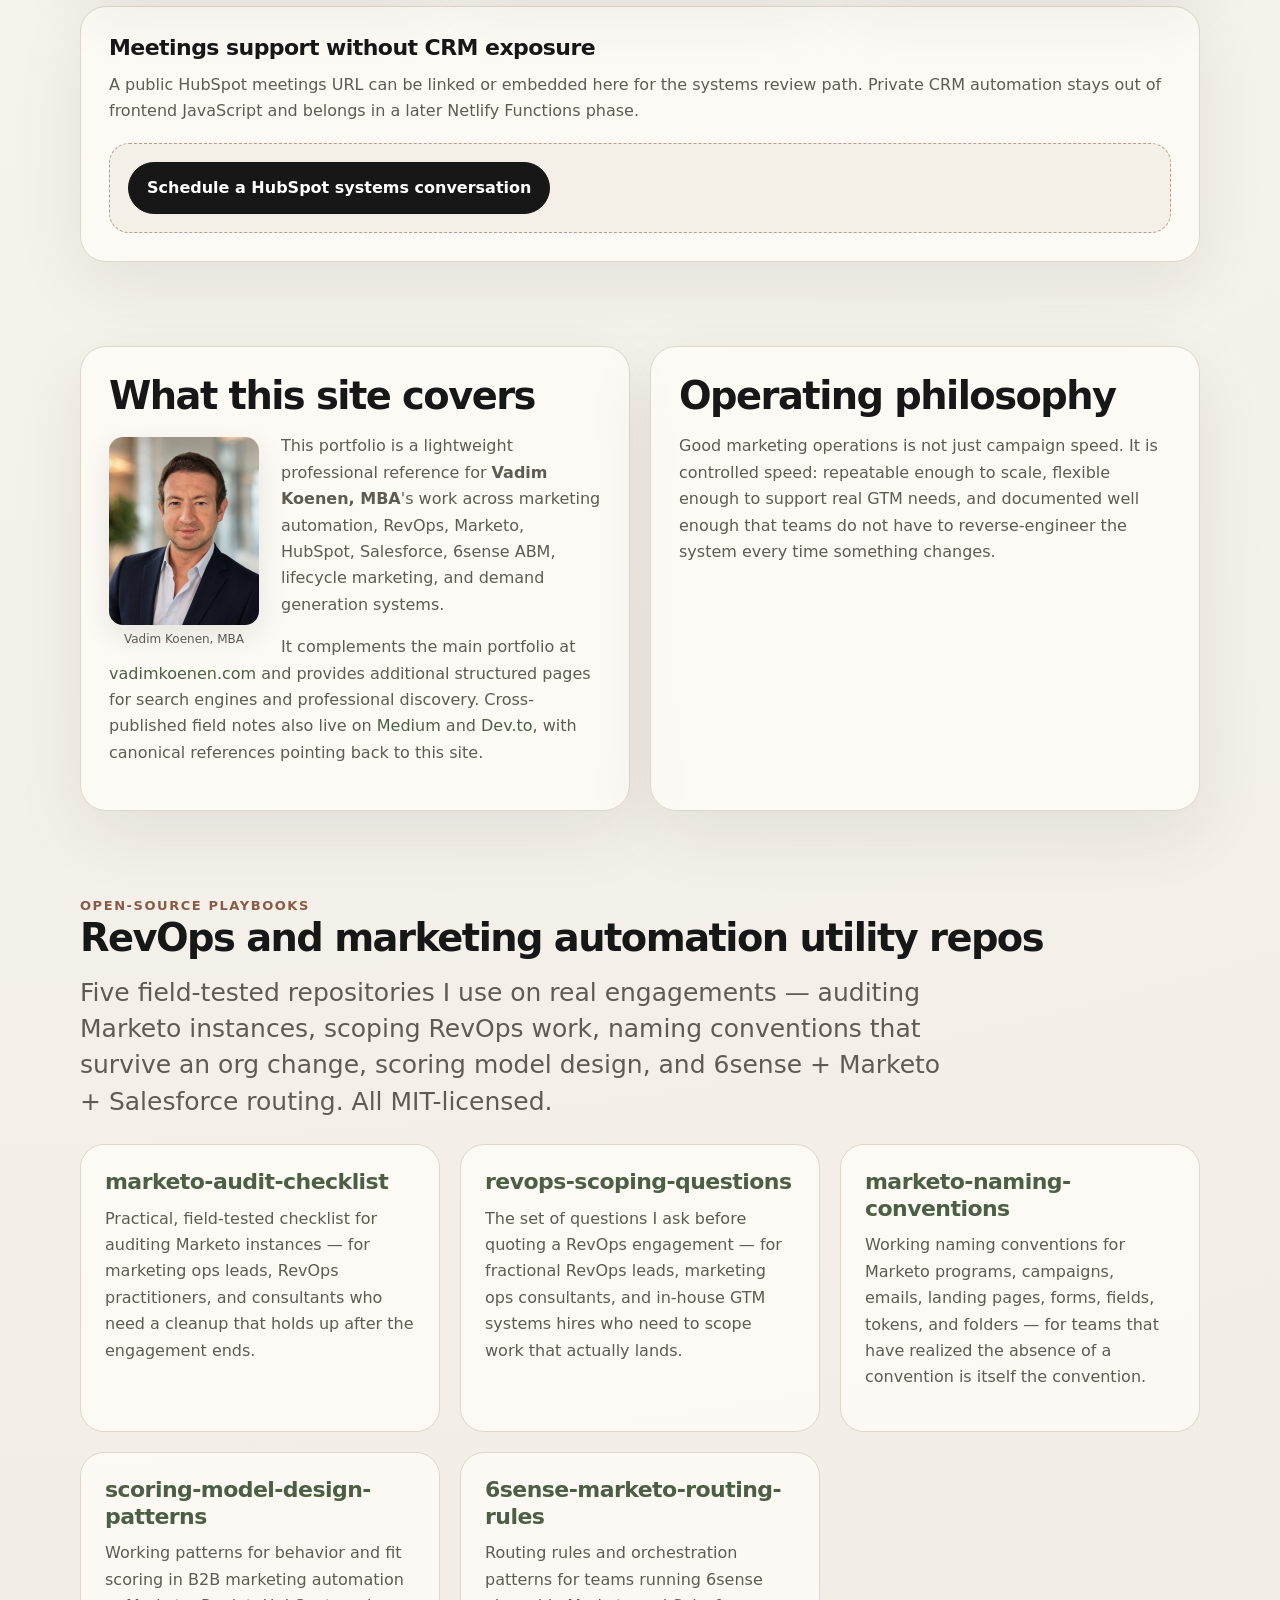
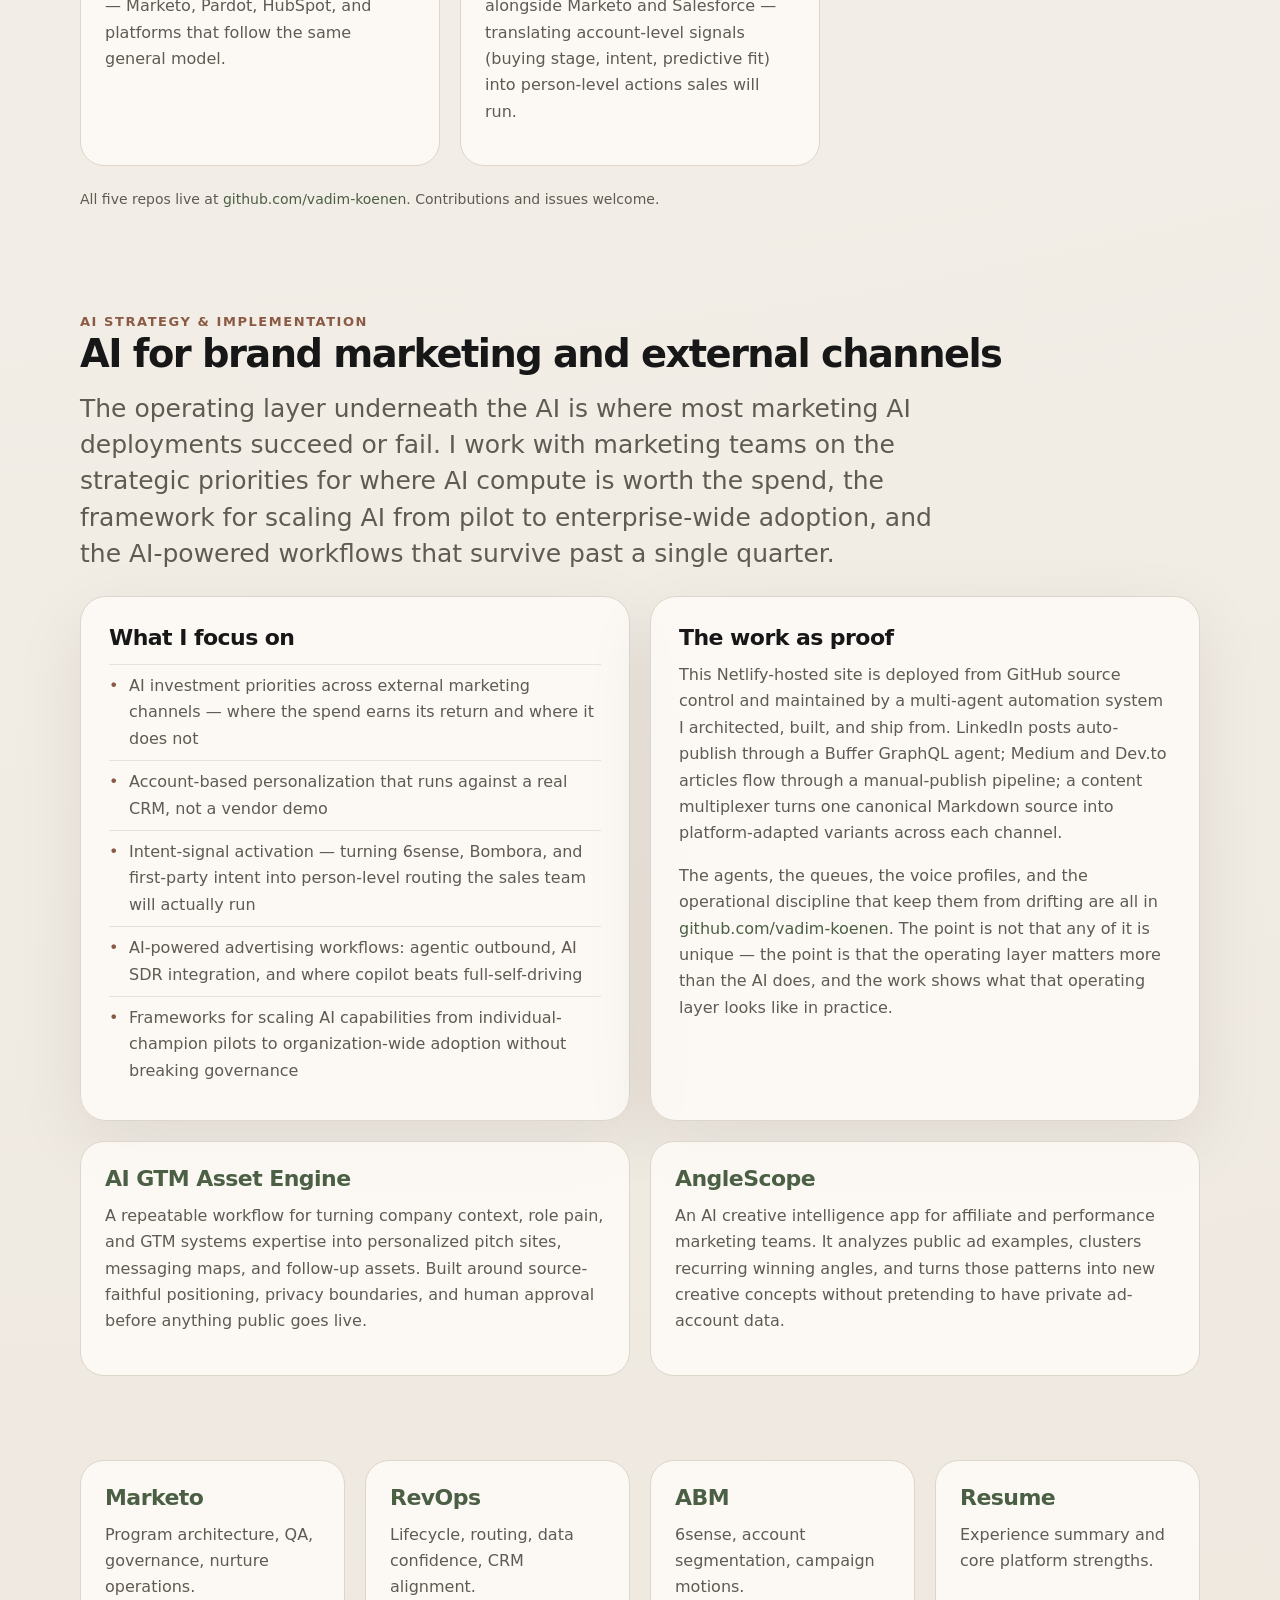
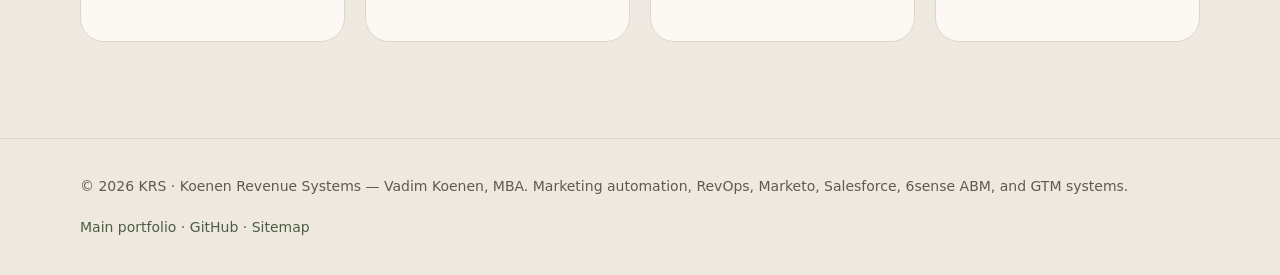
==== commit 4df1d79a: "Normalize tenure claim to 14 years Brings the profile surfaces in line with vadimkoenen.com, which s" ====
--- a/index.html
+++ b/index.html
@@ -129,7 +129,7 @@
       </figure>
       <div class="card pad">
         <div class="stat-grid">
-          <div class="stat"><strong>12+</strong><span>years in B2B marketing and GTM operations</span></div>
+          <div class="stat"><strong>14</strong><span>years in B2B marketing and GTM operations</span></div>
           <div class="stat"><strong>2×</strong><span>Marketo Certified Expert background</span></div>
           <div class="stat"><strong>MBA</strong><span>Maryville University</span></div>
           <div class="stat"><strong>ABM</strong><span>6sense, Salesforce, lifecycle, and nurture operations</span></div>
